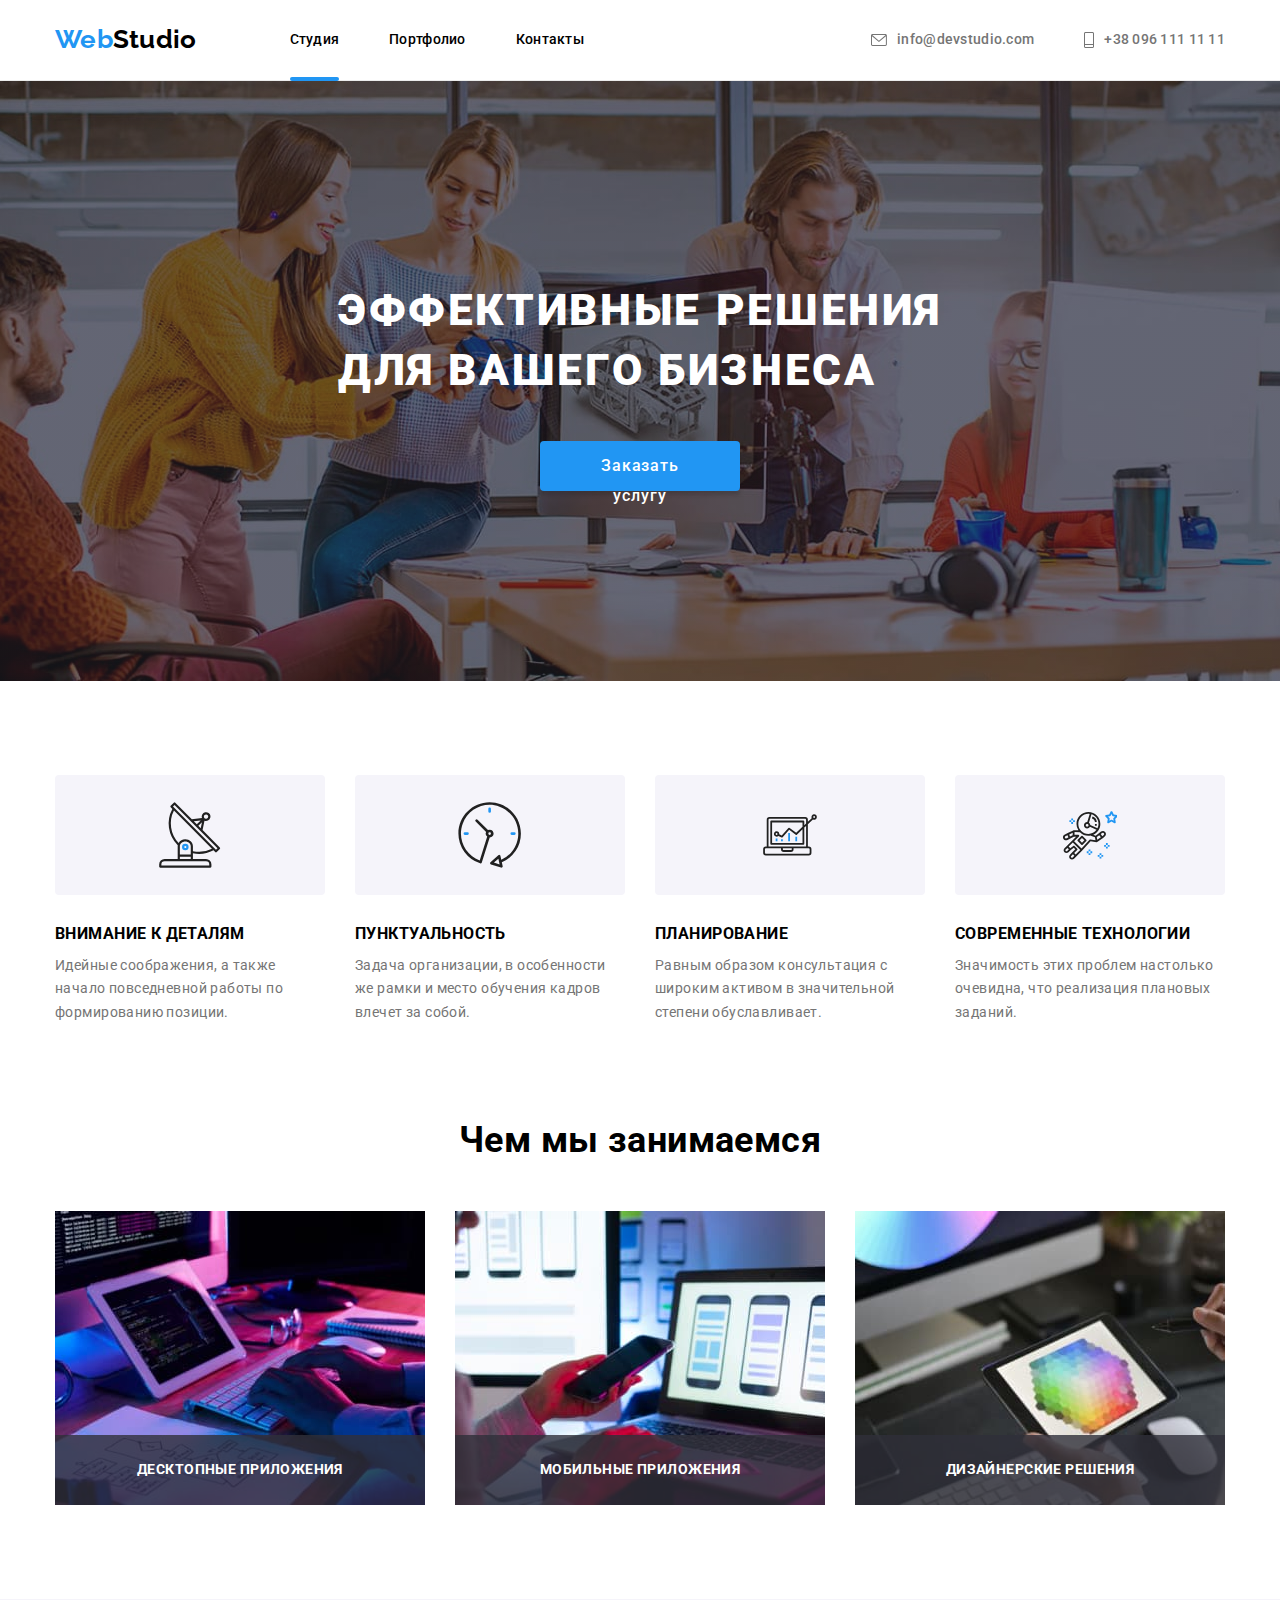
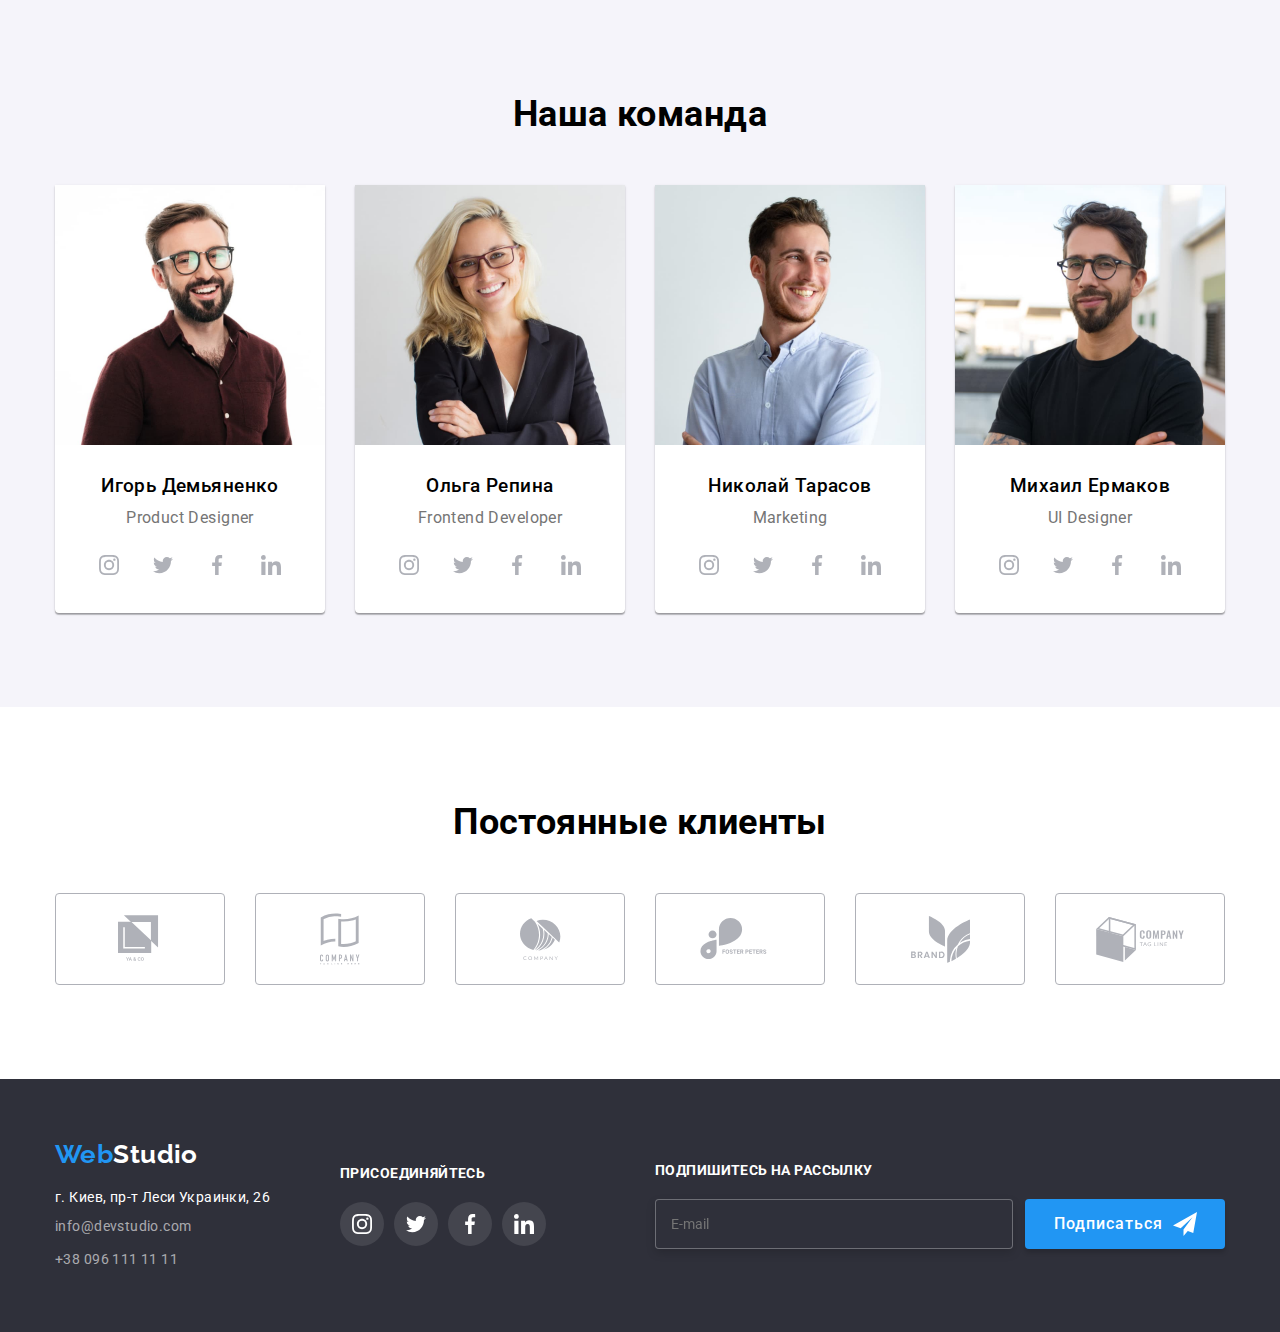
==== index.html @ 6f6e2e08 "header all" ====
<!DOCTYPE html>
<html lang="en">

<head>
    <meta charset="UTF-8">
    <meta name="viewport" content="width=device-width, initial-scale=1.0">
    <title>home-work-1</title>
    <link rel="stylesheet" href="https://cdnjs.cloudflare.com/ajax/libs/modern-normalize/1.0.0/modern-normalize.min.css">
    <link rel="stylesheet" href="css/main.min.css">
    <link rel="preconnect" href="https://fonts.gstatic.com">
    <link
        href="https://fonts.googleapis.com/css2?family=Raleway:wght@400;500;700;900&family=Roboto:wght@400;500;700;900&display=swap"
        rel="stylesheet">
        <link rel="stylesheet" href="https://cdnjs.cloudflare.com/ajax/libs/animate.css/4.1.1/animate.min.css" />
</head>

<body>

    <header class="navigation ">
    
        <div class="container ">
            <!-- Верхнее меню -->
    
            <!-- лого -->
            <a class="logo animate__pulse link" href="./index.html"><span class="logo_web">Web</span>Studio </a>
            <nav>
                <ul class=" menu-block list ">
                    <li class="menu-block_item"><a class="menu-block_link active-menu link" href="./portfolio.html">Студия</a></li>
                    <li class="menu-block_item"><a class="menu-block_link link" href="./portfolio.html">Портфолио</a></li>
                    <li class="menu-block_item"><a class="menu-block_link link" href="">Контакты</a></li>
                </ul>
            </nav>
    
            <!-- Contacts -->
            <ul class=" tel-block list">
                <li class="menu-block_item"><a class="tel-block_link link" href="mailto:info@devstudio.com">
                        <svg class="contact-icon" width="16" height="12">
                            <use href="./images/symbol-defs.svg#icon-mail"></use>
                        </svg> info@devstudio.com</a></li>
                <li class="menu-block_item"><a class="tel-block_link link" href="tel:+380961111111">
                        <svg class="contact-icon" width="10" height="16">
                            <use href="./images/symbol-defs.svg#icon-tel"></use>
                        </svg>
                        <span>+38 096 111 11 11</span> </a></li>
            </ul>
        </div>
    </header>

    <main>
        <!-- Секция контента -->
        <section class="banner">
            <div class="container">
                <div class="overlay">
            <h1>ЭФФЕКТИВНЫЕ РЕШЕНИЯ <br> ДЛЯ ВАШЕГО БИЗНЕСА</h1>
            <button class="main-button" data-modal-open>Заказать услугу</button>
            <!-- Баннер -->
           </div>
         </div>
        </section>

        <section class="advantages space-sections ">
            <div class="container">
            <h2 class="visually-hidden">Наши достоинства</h2>
          
            <ul class="list advantages-list">
                <li class="advantages-list__item ">
                        <div class="icon-thumb">
                            <svg width="65.32" height="70">
                                <use href="./images/symbol-defs.svg#icon-antenna"></use>
                            </svg>
                        </div>
                        <div class="advantages-list__description">
                    <h3>ВНИМАНИЕ К ДЕТАЛЯМ</h3>
                    <p> Идейные соображения, а также начало повседневной работы по формированию позиции.</p>
                </div>
                </li>

                <li class="advantages-list__item">
                    <div class="icon-thumb">
                        <svg width="65.32" height="70">
                            <use href="./images/symbol-defs.svg#icon-clock"></use>
                        </svg>
                    </div>
                    <div class="advantages-list__description">
                    <h3>ПУНКТУАЛЬНОСТЬ</h3>
                    <p> Задача организации, в особенности же рамки и место обучения кадров влечет за собой.</p>
                    </div>
                 </li>
                <li class="advantages-list__item">
                    <div class="icon-thumb">
                        <svg width="70" height="53.69">
                            <use href="./images/symbol-defs.svg#icon-diagram"></use>
                        </svg>
                    </div>
                    <div class="advantages-list__description">
                    <h3> ПЛАНИРОВАНИЕ</h3>
                    <p> Равным образом консультация с широким активом в значительной степени обуславливает.</p>
                    </div>  
                </li>
                <li class="advantages-list__item">
                    <div class="icon-thumb">
                        <svg width="54.83" height="60.66">
                            <use href="./images/symbol-defs.svg#icon-astronaut"></use>
                        </svg>
                    </div>
                    <div class="advantages-list__description">
                    <h3>СОВРЕМЕННЫЕ ТЕХНОЛОГИИ</h3>
                    <p>Значимость этих проблем настолько очевидна, что реализация плановых заданий.</p>
              </div>  
            </li>
            </ul>
        </div>
        </section>

        <section class="what-we-do">
            <div class="container ">
            <h2>Чем мы занимаемся</h2>
            <ul class="list img-examples">
                <li class="img-examples-item">
                    <div class="img-examples-thumb">
                        <img src="./images/cycl.jpg" alt="цыклы" width="370">
                   <p class="img-examples-text">ДЕСКТОПНЫЕ ПРИЛОЖЕНИЯ</p> 
                </div>
            </li>
                <li class="img-examples-item">
                    <div class="img-examples-thumb">
                        <img src="./images/device.jpg" alt="девайсы" width="370">
                        <p class="img-examples-text">МОБИЛЬНЫЕ ПРИЛОЖЕНИЯ</p>
                    </div>
                </li>
                <li class="img-examples-item">
                <div class="img-examples-thumb"> 
                    <img src="./images/color.jpg" alt="Цветная диаграмма" width="370">
                    <P class="img-examples-text">ДИЗАЙНЕРСКИЕ РЕШЕНИЯ</P>
                </div>
            </li>
            </ul>
        </div>
        </section>

        <section class="team space-sections">
            <div class="container">
            <h2>Наша команда</h2>
            <ul class="list team-list ">
                <li class="team-person">
                    <img src="images/product-designer.jpg" alt="красавчик1" width="270">
                    <div class="about-person">
                            <h3>Игорь Демьяненко</h3> <p>Product Designer</p> 
                    </div>
                       <ul class="list social-list">
                           <li class="social-list-item">
                               <a href="#" class="social-active-link" >
                                   <svg class="social-list-icon">
                                       <use href="./images/symbol-defs.svg#icon-instagram"></use>
                                   </svg>
                               </a>
                           </li>
                           <li class="social-list-item">
                               <a href="#" class="social-active-link">
                                   <svg class="social-list-icon">
                                       <use href="./images/symbol-defs.svg#icon-twitter"></use>
                                   </svg>
                               </a>
                           </li>
                           <li class="social-list-item">
                               <a href="#" class="social-active-link">
                                   <svg class="social-list-icon">
                                       <use href="./images/symbol-defs.svg#icon-facebook"></use>
                                   </svg>
                               </a>
                           </li>
                           <li class="social-list-item">
                               <a href="#" class="social-active-link">
                                   <svg class="social-list-icon">
                                       <use href="./images/symbol-defs.svg#icon-linkedin"></use>
                                   </svg>
                               </a>
                           </li>
                       </ul>
                             </li>
                <li class="team-person">
                        <img src="images/frontend-developer.jpg" alt="блондинка" width="270">
                        <div class="about-person">
                                                  <h3>Ольга Репина</h3> <p>Frontend Developer</p> 
                                    </div> 
                                    <ul class="social-list">
                                        <li class="social-list-item">
                                            <a href="#" class="social-active-link">
                                                
                                                <svg class="social-list-icon">
                                                    <use href="./images/symbol-defs.svg#icon-instagram"></use>
                                                </svg>
                                            </a>
                                        </li>
                                        <li class="social-list-item">
                                            <a href="#" class="social-active-link">
                                                
                                                <svg class="social-list-icon">
                                                    <use href="./images/symbol-defs.svg#icon-twitter"></use>
                                                </svg>
                                            </a>
                                        </li>
                                        <li class="social-list-item">
                                            <a href="#" class="social-active-link">
                                              
                                                <svg class="social-list-icon">
                                                    <use href="./images/symbol-defs.svg#icon-facebook"></use>
                                                </svg>
                                            </a>
                                        </li>
                                        <li class="social-list-item">
                                            <a href="#" class="social-active-link">
                                                
                                                <svg class="social-list-icon">
                                                    <use href="./images/symbol-defs.svg#icon-linkedin"></use>
                                                </svg>
                                            </a>
                                        </li>
                                    </ul>
                                </li>
                <li class="team-person">
                    <img src="images/marketing.jpg" alt="красавчик2" width="270">
                    <div class="about-person">
                            <h3>Николай Тарасов</h3> <p>Marketing</p> 
               </div> 
            <ul class="social-list">
                <li class="social-list-item">
                    <a href="#" class="social-active-link">
                        
                        <svg class="social-list-icon">
                            <use href="./images/symbol-defs.svg#icon-instagram"></use>
                        </svg>
                    </a>
                </li>
                <li class="social-list-item">
                    <a href="#" class="social-active-link">
                        
                        <svg class="social-list-icon">
                            <use href="./images/symbol-defs.svg#icon-twitter"></use>
                        </svg>

                    </a>
                </li>
                <li class="social-list-item">
                    <a href="#" class="social-active-link">
            
                        <svg class="social-list-icon">
                            <use href="./images/symbol-defs.svg#icon-facebook"></use>
                        </svg>
                    </a>
                </li>
                <li class="social-list-item">
                    <a href="#" class="social-active-link">
                    
                        <svg class="social-list-icon">
                            <use href="./images/symbol-defs.svg#icon-linkedin"></use>
                        </svg>
                    </a>
                </li>
            </ul>
            </li >
                <li class="team-person">
                     <img src="images/ui-designer.jpg" alt="красавчик3" width="270">
                    <div class="about-person">
                                                    <h3>Михаил Ермаков</h3><p>UI Designer</p> 
                                  </div> 
                                <ul class="social-list">
                                    <li class="social-list-item">
                                        <a href="#" class="social-active-link">
                                        
                                            <svg class="social-list-icon" width='20' height='20'> 
                                                <use href="./images/symbol-defs.svg#icon-instagram"></use>
                                            </svg>
                                        </a>
                                    </li>
                                    <li class="social-list-item">
                                        <a href="#" class="social-active-link">
                                            
                                            <svg class="social-list-icon">
                                                <use href="./images/symbol-defs.svg#icon-twitter"></use>
                                            </svg>
                                        </a>
                                    </li>
                                    <li class="social-list-item">
                                        <a href="#" class="social-active-link">
                                         
                                            <svg class="social-list-icon">
                                                <use href="./images/symbol-defs.svg#icon-facebook"></use>
                                            </svg>
                                        </a>
                                    </li>
                                    <li class="social-list-item">
                                        <a href="#" class="social-active-link">
                                           
                                            <svg class="social-list-icon">
                                                <use href="./images/symbol-defs.svg#icon-linkedin"></use>
                                            </svg>
                                        </a>
                                    </li>
                                </ul>
                                 </li>
            </ul>
        </div>
        </section>
        <section class="regular-customers space-sections">
            <div class="container">
                <h2>Постоянные клиенты</h2>
                <ul class="list regular-customer-list">
                    <li class="regular-customer-item">
                        <a href="" class="customer-icon-thumb" >
                        <svg class="regular-customer-icon" width='44.27' height='49.23'>
                            <use href="./images/symbol-defs.svg#icon-client-1"  ></use>
                        </svg></a>
                    </li>
                    <li class="regular-customer-item">
                        <a href="" class="customer-icon-thumb" >
                        <svg class="regular-customer-icon" width='40' height='52'>
                            <use href="./images/symbol-defs.svg#icon-client-2"></use>
                        </svg> </a>
                    </li>
                    <li class="regular-customer-item">
                        <a href="" class="customer-icon-thumb" >
                        <svg class="regular-customer-icon" width='41' height='42.6'>
                            <use href="./images/symbol-defs.svg#icon-client-3"></use>
                        </svg></a>
                    </li>
                    <li class="regular-customer-item">
                        <a href="" class="customer-icon-thumb">
                        <svg class="regular-customer-icon" width='79.66' height='42.02'>
                            <use href="./images/symbol-defs.svg#icon-client-4" ></use>
                        </svg></a>
                    </li>
                    <li class="regular-customer-item">
                        <a href="" class="customer-icon-thumb">
                        <svg class="regular-customer-icon" width='59' height='47'>
                            <use href="./images/symbol-defs.svg#icon-client-5"></use>
                        </svg></a>
                    </li>
                    <li class="regular-customer-item">
                        <a href="" class="customer-icon-thumb">
                        <svg class="regular-customer-icon" width='88.48' height='45.44' >
                            <use href="./images/symbol-defs.svg#icon-client-6" ></use>
                        </svg></a>
                    </li>
                </ul>
            </div>

        </section>
    </main>
    <footer class="footer">
        <section class="between-block">
        <div class="container">
<div class="address-block">
    <a class="logo logo--in--dark link" href="./index.html" ><span class="logo_web">Web</span>Studio</a>
        <address>    
        <ul class="list ">
            <li class="address-block_item" ><a class="accent--color--link link" href="https://goo.gl/maps/1f1QQt4f7jHyv9yu5" target="_blank" >г. Киев, пр-т Леси Украинки, 26</a></li>
            <li class="address-block_item"><a class="address-block_link link" href="mailto:info@devstudio.com">info@devstudio.com</a></li>
            <li class="address-block_item"><a class="address-block_link link" href="tel:+380961111111">+38 096 111 11 11</a></li>
        </ul>
        </address>
    </div>
        <div class="soc-contact">
            <p class="heading-dark-fon">ПРИСОЕДИНЯЙТЕСЬ</p>
    <ul class="list social-contacts-list">
        <li class="social-contacts-item">
            <a href="#" class="social-cont-link">
                <svg class="social-contacts-icon">
                    <use href="./images/symbol-defs.svg#icon-instagram" width='20' height='20'></use>
                </svg>
            </a>
        </li>
        <li class="social-contacts-item">
            <a href="#" class="social-cont-link">
                <svg class="social-contacts-icon">
                    <use href="./images/symbol-defs.svg#icon-twitter" width='20' height='20'></use>
                </svg>
            </a>
        </li>
        <li class="social-contacts-item">
            <a href="#" class="social-cont-link">
                <svg class="social-contacts-icon">
                    <use href="./images/symbol-defs.svg#icon-facebook" width='20' height='20'></use>
                </svg>
            </a>
        </li>
        <li class="social-contacts-item">
            <a href="#" class="social-cont-link">
                <svg class="social-contacts-icon">
                    <use href="./images/symbol-defs.svg#icon-linkedin" width='20' height='20'></use>
                </svg>
            </a>
        </li>
    </ul>
</div>
<div class="subscribe">
    <p class="heading-dark-fon">Подпишитесь на рассылку</p>
    <form action="#" class="subscribe-form">
        <input name="user-email" type="email"  class="subscribe-input" placeholder="E-mail">
        <button class="main-button" type="submit">Подписаться
            <svg class="icon-send" width="24" height="24">
                <use href="./images/symbol-defs.svg#icon-send"></use>
            </svg>
        </button>
    </form>
</div>
    </div>
</section>
    </footer>
        <!-- Модальное окно  is-hidden-->
        
        <div class="backdrop is-hidden" data-modal>
            <div class="modal">
                <button class="modal-close-btn" data-modal-close>
                    <svg class="close">
                        <use href="./images/symbol-defs.svg#icon-close-black"></use>
                    </svg>
                </button>

                <form action="#" class="custom-information">
                   <p> Оставьте свои данные, мы вам перезвоним</p>

                            <label class="user-info"> Имя
                                <span class="user-info-input">
                                <input name="name" type="text" class="custom-input"  required minlength="3">
                        <svg class="icon-form">
                            <use href="./images/symbol-defs.svg#icon-person-black" ></use>
                        </svg> 
                    </span>
                    </label>
                  
                        <label class="user-info">Телефон
                            <span class="user-info-input">
                            <input name="tel" type="tel" class="custom-input"  required>
                        <svg class="icon-form">
                            <use href="./images/symbol-defs.svg#icon-phone-black" ></use>
                        </svg>
                        </span>
                        </label>

                    <label class="user-info">Почта
                        <span class="user-info-input">
                        <input name="user-email" type="email" class="custom-input"  required>
                        <svg class="icon-form">
                            <use href="./images/symbol-defs.svg#icon-email" ></use>
                        </svg>
                    </span>
                </label>
                <label class="user-info">
                Комментарий
                    <textarea name="comment" class="custom-input user-massage" placeholder="Введите сообщение"></textarea> 
                            </label>        

               <input id="user-agree" name="user-agree" class="user-agree-check visually-hidden" type="checkbox" value="agree">
                    <label for="user-agree" class="user-agree"> Соглашаюсь с рассылкой и принимаю  <a href="#">Условия договора</a>
                </label> 
                    

                    <button class="main-button" type="submit"> Отправить </button>
                </form>
        
            </div>
        </div>
<script src="./js/modal.js"></script>
</body>


</html>
---- css/main.min.css ----
h1,h2,h3,p{margin:0}ul{padding:0;margin:0}.list{list-style:none}.link{text-decoration:none;font-style:normal}img{display:block;max-width:100%}body{font-family:"Roboto", sans-serif;font-weight:400;font-size:14px;line-height:1.14;letter-spacing:0.03em}.container{width:1200px;margin:0px auto;padding-left:15px;padding-right:15px}:root{--primary-text-color: #757575;--title-text-color: #000000;--hover-text-color: #2196f3;--accent-text-color: #ffffff;--bgc-icon: #f5f4fa;--fill-icon: #afb1b8;--big-space: 94px;--betw-space: 30px;--menu-space: 32px;--transition-menu: color 250ms cubic-bezier(0.4, 0, 0.2, 1);--dark-icon: #212121;--footer-bgc: #2f303a}.space-sections{padding-top:var(--big-space);padding-bottom:var(--big-space)}.between-block{padding-top:60px;padding-bottom:60px}.accent--color--link,.accent--color--link:visited{color:var(--accent-text-color)}.visually-hidden{position:absolute;clip:rect(0 0 0 0);width:1px;height:1px;margin:-1px}.overlay{display:flex;flex-direction:column;align-items:center}.overlay button{margin-top:40px;padding-left:var(--menu-space);padding-right:var(--menu-space)}.main-button{width:200px;height:50px;background-color:var(--hover-text-color);color:var(--accent-text-color);font-size:16px;line-height:1.88;font-weight:500;letter-spacing:0.06em;cursor:pointer;border-radius:4px;border:none;padding-top:10px;padding-bottom:10px;box-shadow:0px 4px 4px rgba(0,0,0,0.15)}.social-contacts-list{display:flex;justify-content:center;align-items:center;padding-top:20px}.social-contacts-item{width:44px}.social-cont-link{display:flex;align-items:center;justify-content:center;width:100%;height:44px;background-color:rgba(255,255,255,0.1);border-radius:50%;transition:background-color 250ms cubic-bezier(0.4, 0, 0.2, 1)}.social-contacts-icon{width:20px;height:20px;fill:var(--accent-text-color)}.social-cont-link:hover,.social-contacts-icon:hover,.social-cont-link:focus,.social-contacts-icon:focus{fill:var(--accent-text-color);background-color:var(--hover-text-color)}.social-contacts-item:not(:last-child){margin-right:10px}.social-list{display:flex;justify-content:center;padding-top:16px}.social-list-item{display:flex;align-items:center;justify-content:center;border-radius:50%}.social-list-item:not(:last-child){margin-right:10px}.social-active-link{display:flex;align-items:center;justify-content:center;height:44px;width:44px;border-radius:50%;transition:background-color 250ms cubic-bezier(0.4, 0, 0.2, 1)}.social-list-icon{width:20px;height:20px;fill:var(--fill-icon);transition:fill 250ms cubic-bezier(0.4, 0, 0.2, 1)}.social-active-link:hover,.social-active-link:focus,.social-active-link:hover>svg,.social-active-link:focus>svg{fill:var(--accent-text-color);background-color:var(--hover-text-color)}.logo_web{color:var(--hover-text-color)}.logo,.logo:visited{font-family:"Raleway", sans-serif;font-style:normal;font-weight:700;color:var(--title-text-color);font-size:26px;line-height:1.19;padding-top:24px;padding-bottom:25px;margin-right:93px;animation-duration:250ms}.logo--in--dark{color:var(--accent-text-color);margin:0px;padding:0px}.subscribe{margin-left:auto}.subscribe-form{display:flex;margin-top:20px}.subscribe-input{display:block;width:358px;height:50px;padding-left:15px;background-color:var(--footer-bgc);border:1px solid rgba(255,255,255,0.3);box-sizing:border-box;filter:drop-shadow(0px 4px 4px rgba(0,0,0,0.15));border-radius:4px;color:var(--accent-text-color)}.subscribe button{display:flex;align-items:center;padding-left:29px;margin-left:12px}.icon-send{margin-left:10px;fill:var(--accent-text-color)}.heading-dark-fon{color:var(--accent-text-color);line-height:1.17;letter-spacing:0.03em;font-weight:700;text-transform:uppercase}h1{color:var(--accent-text-color);font-weight:900;font-size:44px;line-height:1.36;letter-spacing:0.06em}h2{font-size:36px;line-height:1.17;font-weight:700;color:var(--title-text-color);text-align:center;padding-bottom:50px}.advantages h3{padding-bottom:10px}.team h3{color:var(--title-text-color);font-weight:500;padding-bottom:10px}.backdrop{position:fixed;top:0;left:0;width:100%;height:100%;background-color:rgba(0,0,0,0.2)}.modal{position:absolute;top:50%;left:50%;transform:translate(-50%, -50%);width:528px;height:581px;padding:40px 39px 40px 41px;background-color:var(--accent-text-color);box-shadow:0px 1px 3px rgba(0,0,0,0.12),0px 1px 1px rgba(0,0,0,0.14),0px 2px 1px rgba(0,0,0,0.2);border-radius:4px}.backdrop.is-hidden{opacity:0;visibility:hidden;pointer-events:none;transition:all 250ms cubic-bezier(0.4, 0, 0.2, 1)}.modal-close-btn{display:flex;position:absolute;align-items:center;justify-content:center;right:8px;top:8px;width:30px;height:30px;background-color:var(--accent-text-color);border:1px solid rgba(0,0,0,0.1);border-radius:50%;outline:none;cursor:pointer;transition:fill 250ms cubic-bezier(0.4, 0, 0.2, 1) 0s}.close{height:18px;width:18px}.modal-close-btn:focus>svg,.modal-close-btn:hover>svg{fill:var(--hover-text-color)}.custom-information{display:flex;flex-direction:column;justify-content:center;width:100%;margin:0px auto;font-size:12px;line-height:1.17;color:var(--primary-text-color)}.custom-information p{font-size:20px;font-weight:500;line-height:1.17;color:var(--dark-icon)}.custom-information button{margin-top:30px;align-self:center}.user-info{margin-top:12px}.user-info-input{position:relative;display:block;margin-top:4px}.custom-input{width:100%;height:40px;padding-left:42px;border:1px solid rgba(33,33,33,0.2);border-radius:4px;transition:border 250ms cubic-bezier(0.4, 0, 0.2, 1)}.icon-form{position:absolute;top:50%;left:12px;transform:translateY(-50%);width:18px;height:18px;fill:var(--dark-icon);transition:fill 250ms cubic-bezier(0.4, 0, 0.2, 1)}.custom-input:focus{border:1px solid var(--hover-text-color);outline:none}.custom-input:focus+.icon-form{fill:var(--hover-text-color)}.user-massage{display:block;margin-top:4px;padding:12px 16px;resize:none;width:448px;height:120px;line-height:1.17}.user-massage::placeholder{color:rgba(117,117,117,0.5)}.user-agree{display:flex;align-items:center;position:relative;margin-top:20px;padding-left:27px}.user-agree a{color:var(--hover-text-color)}.user-agree-check:checked+.user-agree::before{background:var(--hover-text-color);background-image:url("../images/vector.svg");background-size:11px 8px;background-repeat:no-repeat;background-position:center;background-origin:border-box;outline:none;border:none;fill:var(--accent-text-color);transition:all 250ms cubic-bezier(0.4, 0, 0.2, 1)}.user-agree-check:focus+.user-agree::before{outline:1px solid var(--hover-text-color);border:none;transition:all 250ms cubic-bezier(0.4, 0, 0.2, 1)}.user-agree::before{content:"";position:absolute;display:inline-block;top:50%;left:3px;transform:translateY(-50%);margin-right:20px;width:16px;height:15px;border:1px solid var(--dark-icon);border-radius:2px;background-color:var(--accent-text-color);fill:var(--accent-text-color)}.navigation{text-align:center;font-weight:500;letter-spacing:0.02em;border-bottom:1px solid #ececec}.navigation .container{display:flex;align-items:center}.menu-block{display:flex}.menu-block_item{position:relative}.menu-block_item:not(:last-child){margin-right:50px}.menu-block_link{display:block;padding-top:var(--menu-space);padding-bottom:var(--menu-space);transition:var(--transition-menu)}.menu-block_link,.menu-block_link:visited{color:var(--title-text-color);text-decoration:none}.menu-block_link:hover,.menu-block_link:focus{color:var(--hover-text-color);outline:none}.tel-block{display:flex;margin-left:auto}.tel-block_link{display:flex;align-items:center;padding-top:var(--menu-space);padding-bottom:var(--menu-space)}.tel-block_link,.tel-block_link:visited{color:var(--primary-text-color);transition:var(--transition-menu)}.tel-block_link:hover,.tel-block_link:focus,.tel-block_link:hover>svg,.tel-block_link:focus>svg{fill:var(--hover-text-color);color:var(--hover-text-color);outline:none}.contact-icon{margin-right:10px;fill:var(--primary-text-color)}.active-menu:after{content:"";display:block;position:absolute;left:0;bottom:0;width:100%;height:4px;border-radius:2px;background-color:var(--hover-text-color);outline:var(--hover-text-color);margin-bottom:-1px}.banner{max-width:1600px;height:600px;margin:0px auto;padding:200px 0px 280px 0px;background:#2f303a;background-image:linear-gradient(rgba(47,48,58,0.4), rgba(47,48,58,0.4)),url("../images/hero.jpg");background-repeat:no-repeat;background-size:cover;background-position:center}.advantages-list{display:flex}.advantages-list__item{display:flex;flex-direction:column;max-width:270px}.icon-thumb{display:flex;align-items:center;justify-content:center;width:100%;height:120px;background-color:var(--bgc-icon);border-radius:4px}.advantages-list__description{padding-top:var(--betw-space)}.advantages p{color:var(--primary-text-color);line-height:1.7}.advantages-list__item:not(:last-child){margin-right:var(--betw-space)}.what-we-do{padding-bottom:var(--big-space)}.img-examples{display:flex;align-items:center}.img-examples-item:not(:last-child){margin-right:var(--betw-space)}.img-examples-thumb{position:relative}.img-examples-text{display:flex;height:70px;width:100%;align-items:center;justify-content:center;position:absolute;bottom:0%;left:0%;background-color:rgba(47,48,58,0.8);font-weight:700;color:var(--accent-text-color)}.team{background-color:#f5f4fa;color:var(--primary-text-color);font-size:16px;line-height:1.19}.team-list{display:flex;height:428px}.team-person{padding-bottom:var(--betw-space);background-color:var(--accent-text-color);border-radius:0px 0px 4px 4px;box-shadow:0px 1px 3px rgba(0,0,0,0.12),0px 1px 1px rgba(0,0,0,0.14),0px 2px 1px rgba(0,0,0,0.2)}.team-person:not(:last-child){margin-right:var(--betw-space)}.about-person{display:flex;flex-direction:column;align-items:center;padding-top:var(--betw-space)}.regular-customer-list{display:flex}.regular-customer-item{display:flex;width:170px;border:1px solid var(--fill-icon);border-radius:4px}.regular-customer-item:not(:last-child){margin-right:var(--betw-space)}.customer-icon-thumb{display:flex;align-items:center;justify-content:center;width:100%;height:90px;transition:var(--transition-menu)}.regular-customer-icon{fill:var(--fill-icon);transition:fill 250ms cubic-bezier(0.4, 0, 0.2, 1)}.customer-icon-thumb:hover>svg,.customer-icon-thumb:focus>svg{fill:var(--hover-text-color)}.regular-customer-item:hover,.customer-icon-thumb:focus{border:1px solid var(--hover-text-color);outline:none}.footer{background:var(--footer-bgc)}.footer .container{display:flex;align-items:center}.footer .logo{color:var(--accent-text-color);margin:0px;padding:0px}.footer address{padding-top:20px}.address-block{padding-right:70px}.address-block_item:not(:last-child){padding:0px;margin-bottom:9px}.address-block_link{line-height:1.7;color:rgba(255,255,255,0.6)}
/*# sourceMappingURL=main.min.css.map */
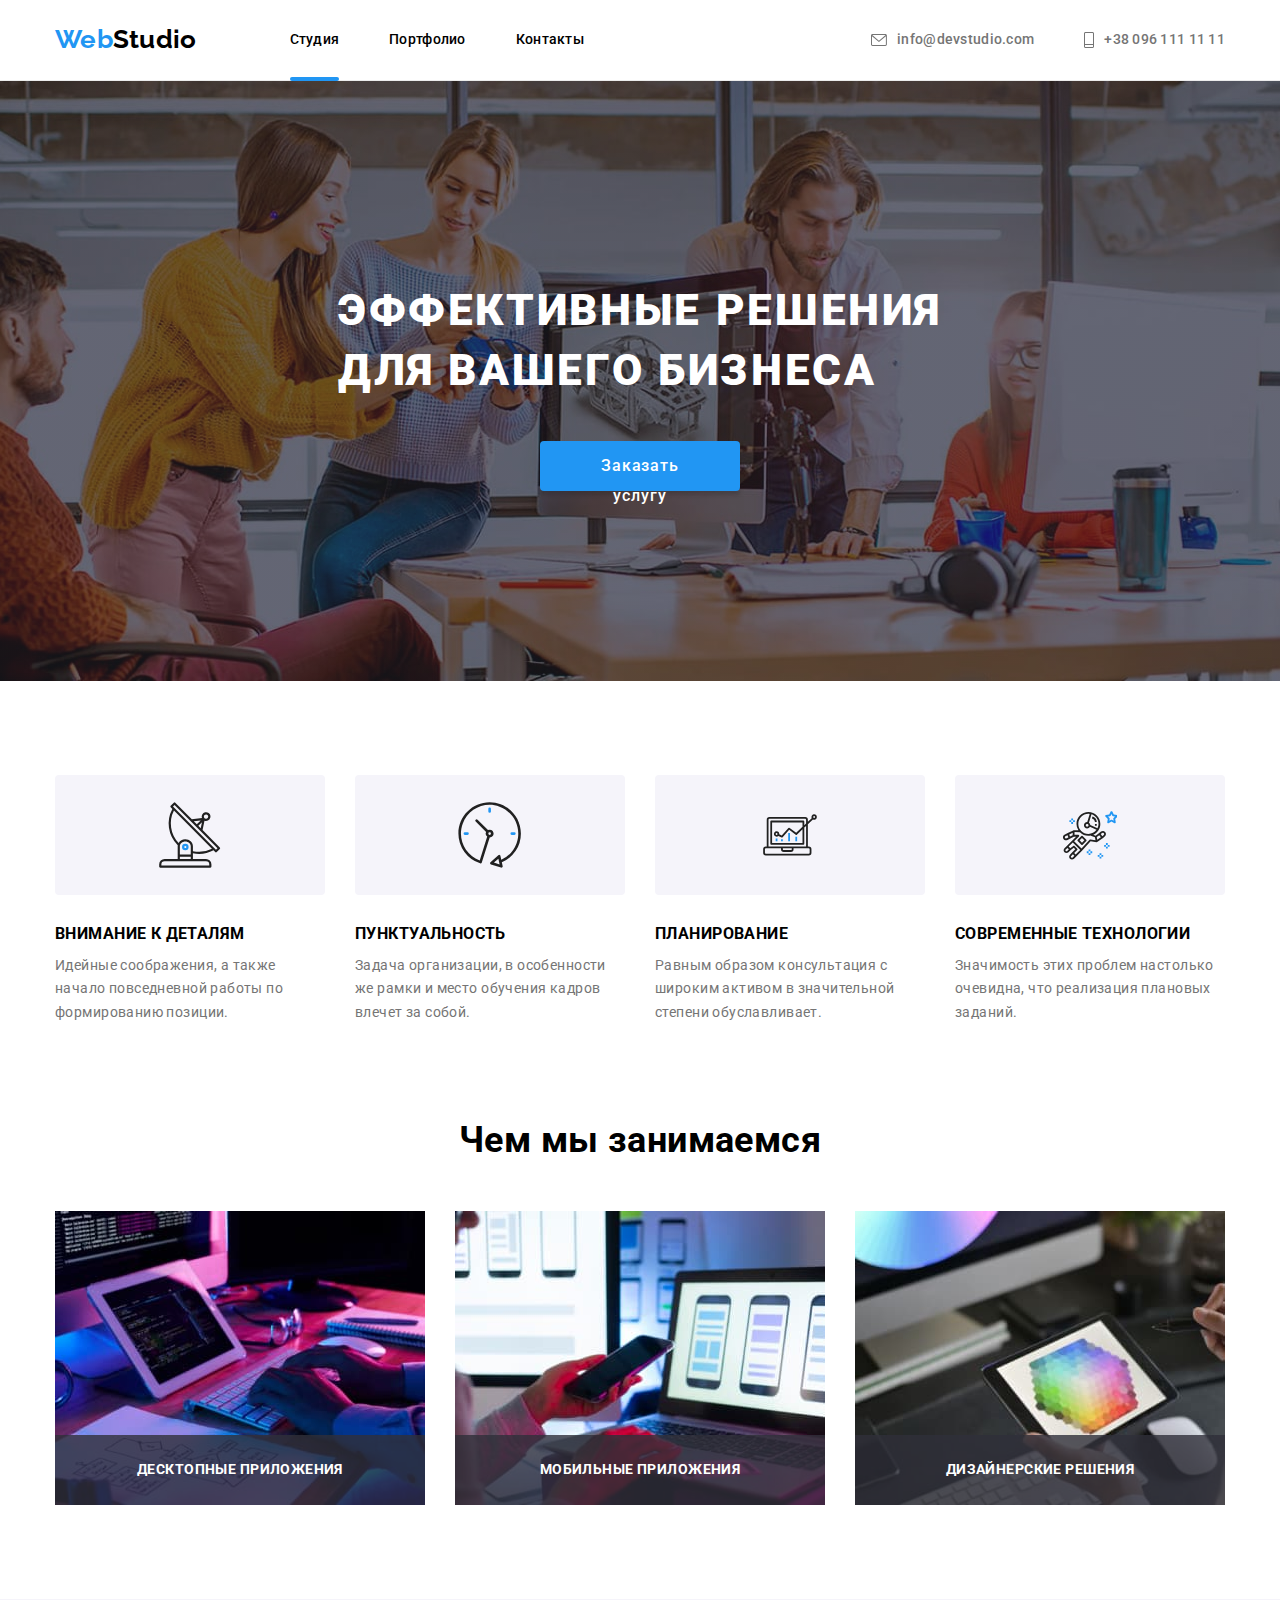
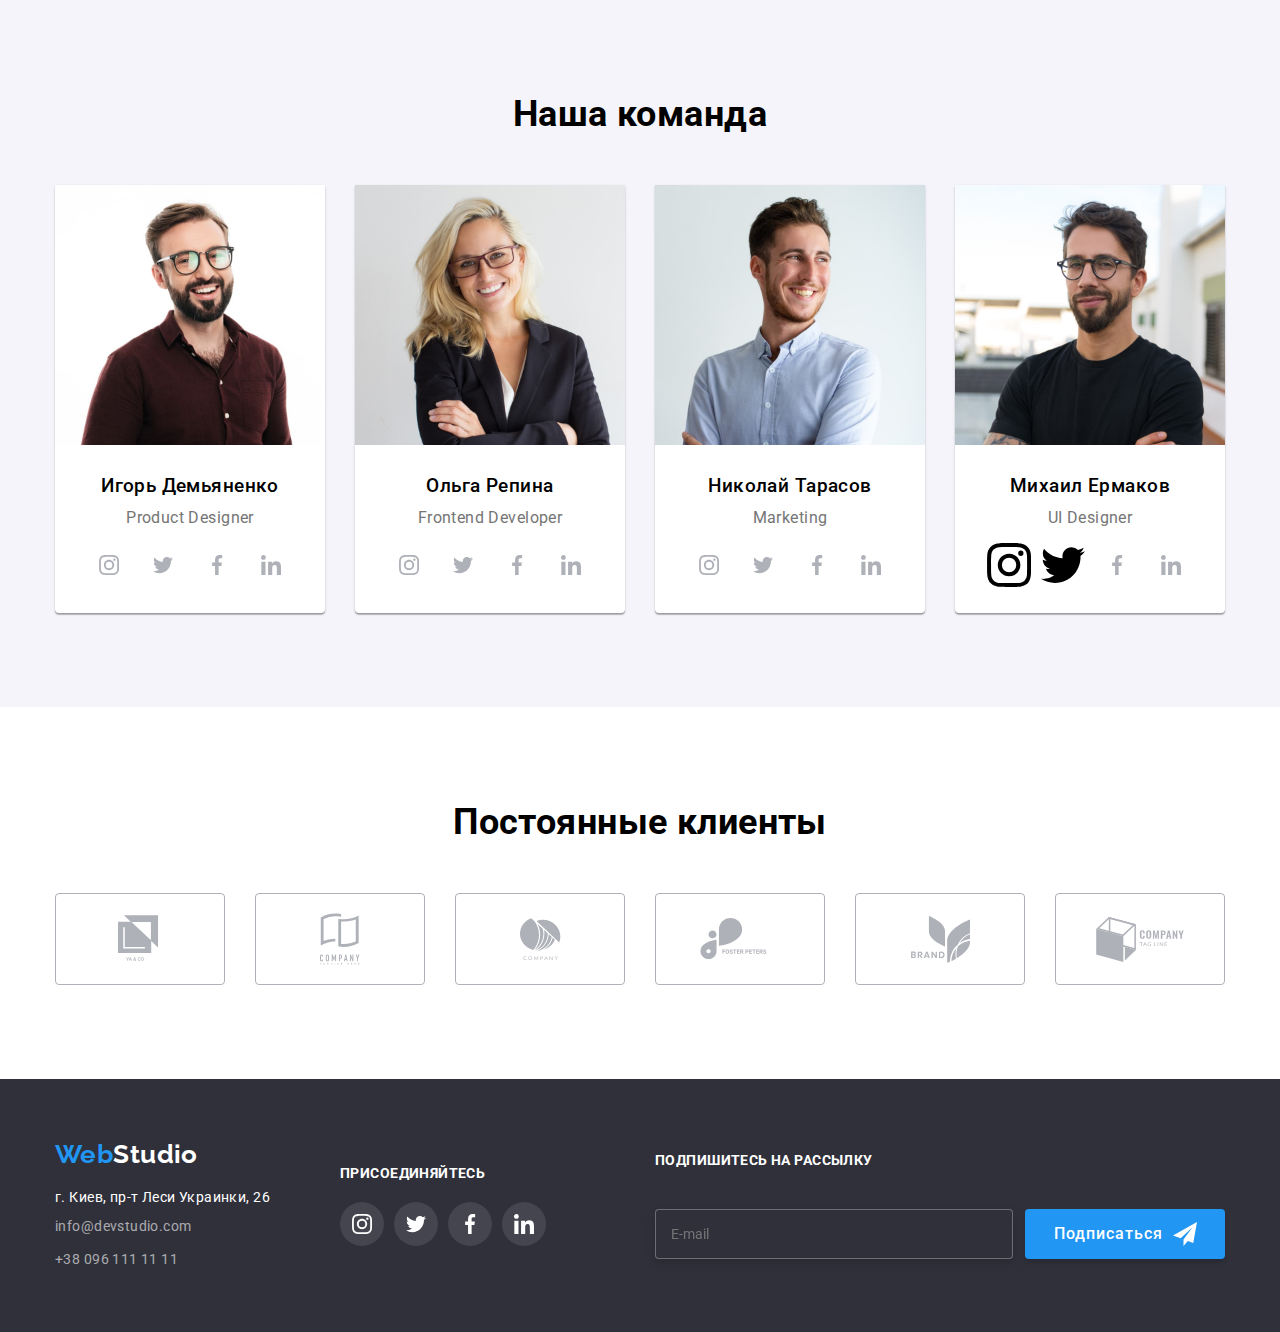
==== commit 3750d976: "social part 1" ====
--- a/index.html
+++ b/index.html
@@ -116,22 +116,22 @@
             <div class="container ">
             <h2>Чем мы занимаемся</h2>
             <ul class="list img-examples">
-                <li class="img-examples-item">
-                    <div class="img-examples-thumb">
+                <li class="img-examples__item">
+                    <div class="img-examples__thumb">
                         <img src="./images/cycl.jpg" alt="цыклы" width="370">
-                   <p class="img-examples-text">ДЕСКТОПНЫЕ ПРИЛОЖЕНИЯ</p> 
+                   <p class="img-examples__text">ДЕСКТОПНЫЕ ПРИЛОЖЕНИЯ</p> 
                 </div>
             </li>
-                <li class="img-examples-item">
-                    <div class="img-examples-thumb">
+                <li class="img-examples__item">
+                    <div class="img-examples__thumb">
                         <img src="./images/device.jpg" alt="девайсы" width="370">
-                        <p class="img-examples-text">МОБИЛЬНЫЕ ПРИЛОЖЕНИЯ</p>
-                    </div>
-                </li>
-                <li class="img-examples-item">
-                <div class="img-examples-thumb"> 
+                        <p class="img-examples__text">МОБИЛЬНЫЕ ПРИЛОЖЕНИЯ</p>
+                    </div>
+                </li>
+                <li class="img-examples__item">
+                <div class="img-examples__thumb"> 
                     <img src="./images/color.jpg" alt="Цветная диаграмма" width="370">
-                    <P class="img-examples-text">ДИЗАЙНЕРСКИЕ РЕШЕНИЯ</P>
+                    <P class="img-examples__text">ДИЗАЙНЕРСКИЕ РЕШЕНИЯ</P>
                 </div>
             </li>
             </ul>
@@ -141,158 +141,158 @@
         <section class="team space-sections">
             <div class="container">
             <h2>Наша команда</h2>
-            <ul class="list team-list ">
-                <li class="team-person">
+            <ul class="list team__list ">
+                <li class="team__person">
                     <img src="images/product-designer.jpg" alt="красавчик1" width="270">
-                    <div class="about-person">
+                    <div class="team__about-person">
                             <h3>Игорь Демьяненко</h3> <p>Product Designer</p> 
                     </div>
                        <ul class="list social-list">
-                           <li class="social-list-item">
-                               <a href="#" class="social-active-link" >
-                                   <svg class="social-list-icon">
+                           <li class="social-list__item">
+                               <a href="#" class="social-list__link" >
+                                   <svg class="social-list__icon">
                                        <use href="./images/symbol-defs.svg#icon-instagram"></use>
                                    </svg>
                                </a>
                            </li>
-                           <li class="social-list-item">
-                               <a href="#" class="social-active-link">
-                                   <svg class="social-list-icon">
+                           <li class="social-list__item">
+                               <a href="#" class="social-list__link">
+                                   <svg class="social-list__icon">
                                        <use href="./images/symbol-defs.svg#icon-twitter"></use>
                                    </svg>
                                </a>
                            </li>
-                           <li class="social-list-item">
-                               <a href="#" class="social-active-link">
-                                   <svg class="social-list-icon">
+                           <li class="social-list__item">
+                               <a href="#" class="social-list__link">
+                                   <svg class="social-list__icon">
                                        <use href="./images/symbol-defs.svg#icon-facebook"></use>
                                    </svg>
                                </a>
                            </li>
-                           <li class="social-list-item">
-                               <a href="#" class="social-active-link">
-                                   <svg class="social-list-icon">
+                           <li class="social-list__item">
+                               <a href="#" class="social-list__link">
+                                   <svg class="social-list__icon">
                                        <use href="./images/symbol-defs.svg#icon-linkedin"></use>
                                    </svg>
                                </a>
                            </li>
                        </ul>
                              </li>
-                <li class="team-person">
+                <li class="team__person">
                         <img src="images/frontend-developer.jpg" alt="блондинка" width="270">
-                        <div class="about-person">
+                        <div class="team__about-person">
                                                   <h3>Ольга Репина</h3> <p>Frontend Developer</p> 
                                     </div> 
                                     <ul class="social-list">
-                                        <li class="social-list-item">
-                                            <a href="#" class="social-active-link">
+                                        <li class="social-list__item">
+                                            <a href="#" class="social-list__link">
                                                 
-                                                <svg class="social-list-icon">
+                                                <svg class="social-list__icon">
                                                     <use href="./images/symbol-defs.svg#icon-instagram"></use>
                                                 </svg>
                                             </a>
                                         </li>
-                                        <li class="social-list-item">
-                                            <a href="#" class="social-active-link">
+                                        <li class="social-list__item">
+                                            <a href="#" class="social-list__link">
                                                 
-                                                <svg class="social-list-icon">
+                                                <svg class="social-list__icon">
                                                     <use href="./images/symbol-defs.svg#icon-twitter"></use>
                                                 </svg>
                                             </a>
                                         </li>
-                                        <li class="social-list-item">
-                                            <a href="#" class="social-active-link">
+                                        <li class="social-list__item">
+                                            <a href="#" class="social-list__link">
                                               
-                                                <svg class="social-list-icon">
+                                                <svg class="social-list__icon">
                                                     <use href="./images/symbol-defs.svg#icon-facebook"></use>
                                                 </svg>
                                             </a>
                                         </li>
-                                        <li class="social-list-item">
-                                            <a href="#" class="social-active-link">
+                                        <li class="social-list__item">
+                                            <a href="#" class="social-list__link">
                                                 
-                                                <svg class="social-list-icon">
+                                                <svg class="social-list__icon">
                                                     <use href="./images/symbol-defs.svg#icon-linkedin"></use>
                                                 </svg>
                                             </a>
                                         </li>
                                     </ul>
                                 </li>
-                <li class="team-person">
+                <li class="team__person">
                     <img src="images/marketing.jpg" alt="красавчик2" width="270">
-                    <div class="about-person">
+                    <div class="team__about-person">
                             <h3>Николай Тарасов</h3> <p>Marketing</p> 
                </div> 
             <ul class="social-list">
-                <li class="social-list-item">
-                    <a href="#" class="social-active-link">
+                <li class="social-list__item">
+                    <a href="#" class="social-list__link">
                         
-                        <svg class="social-list-icon">
+                        <svg class="social-list__icon">
                             <use href="./images/symbol-defs.svg#icon-instagram"></use>
                         </svg>
                     </a>
                 </li>
-                <li class="social-list-item">
-                    <a href="#" class="social-active-link">
+                <li class="social-list__item">
+                    <a href="#" class="social-list__link">
                         
-                        <svg class="social-list-icon">
+                        <svg class="social-list__icon">
                             <use href="./images/symbol-defs.svg#icon-twitter"></use>
                         </svg>
 
                     </a>
                 </li>
-                <li class="social-list-item">
-                    <a href="#" class="social-active-link">
+                <li class="social-list__item">
+                    <a href="#" class="social-list__link">
             
-                        <svg class="social-list-icon">
+                        <svg class="social-list__icon">
                             <use href="./images/symbol-defs.svg#icon-facebook"></use>
                         </svg>
                     </a>
                 </li>
-                <li class="social-list-item">
-                    <a href="#" class="social-active-link">
+                <li class="social-list__item">
+                    <a href="#" class="social-list__link">
                     
-                        <svg class="social-list-icon">
+                        <svg class="social-list__icon">
                             <use href="./images/symbol-defs.svg#icon-linkedin"></use>
                         </svg>
                     </a>
                 </li>
             </ul>
             </li >
-                <li class="team-person">
+                <li class="team__person">
                      <img src="images/ui-designer.jpg" alt="красавчик3" width="270">
-                    <div class="about-person">
+                    <div class="team__about-person">
                                                     <h3>Михаил Ермаков</h3><p>UI Designer</p> 
                                   </div> 
                                 <ul class="social-list">
-                                    <li class="social-list-item">
-                                        <a href="#" class="social-active-link">
+                                    <li class="social-list__item">
+                                        <a href="#" class="social-list__link">
                                         
-                                            <svg class="social-list-icon" width='20' height='20'> 
+                                            <svg class=".social-list__icon"> 
                                                 <use href="./images/symbol-defs.svg#icon-instagram"></use>
                                             </svg>
                                         </a>
                                     </li>
-                                    <li class="social-list-item">
-                                        <a href="#" class="social-active-link">
+                                    <li class="social-list__item">
+                                        <a href="#" class="social-list__link">
                                             
-                                            <svg class="social-list-icon">
+                                            <svg class=".social-list__icon">
                                                 <use href="./images/symbol-defs.svg#icon-twitter"></use>
                                             </svg>
                                         </a>
                                     </li>
-                                    <li class="social-list-item">
-                                        <a href="#" class="social-active-link">
+                                    <li class="social-list__item">
+                                        <a href="#" class="social-list__link">
                                          
-                                            <svg class="social-list-icon">
+                                            <svg class="social-list__icon">
                                                 <use href="./images/symbol-defs.svg#icon-facebook"></use>
                                             </svg>
                                         </a>
                                     </li>
-                                    <li class="social-list-item">
-                                        <a href="#" class="social-active-link">
+                                    <li class="social-list__item">
+                                        <a href="#" class="social-list__link">
                                            
-                                            <svg class="social-list-icon">
+                                            <svg class="social-list__icon">
                                                 <use href="./images/symbol-defs.svg#icon-linkedin"></use>
                                             </svg>
                                         </a>
@@ -305,40 +305,40 @@
         <section class="regular-customers space-sections">
             <div class="container">
                 <h2>Постоянные клиенты</h2>
-                <ul class="list regular-customer-list">
-                    <li class="regular-customer-item">
-                        <a href="" class="customer-icon-thumb" >
-                        <svg class="regular-customer-icon" width='44.27' height='49.23'>
+                <ul class="list regular-customer__list">
+                    <li class="regular-customer__item">
+                        <a href="" class="icon-thumb" >
+                        <svg class="regular-customer__icon" width='44.27' height='49.23'>
                             <use href="./images/symbol-defs.svg#icon-client-1"  ></use>
                         </svg></a>
                     </li>
-                    <li class="regular-customer-item">
-                        <a href="" class="customer-icon-thumb" >
-                        <svg class="regular-customer-icon" width='40' height='52'>
+                    <li class="regular-customer__item">
+                        <a href="" class="icon-thumb" >
+                        <svg class="regular-customer__icon" width='40' height='52'>
                             <use href="./images/symbol-defs.svg#icon-client-2"></use>
                         </svg> </a>
                     </li>
-                    <li class="regular-customer-item">
-                        <a href="" class="customer-icon-thumb" >
-                        <svg class="regular-customer-icon" width='41' height='42.6'>
+                    <li class="regular-customer__item">
+                        <a href="" class="icon-thumb" >
+                        <svg class="regular-customer__icon" width='41' height='42.6'>
                             <use href="./images/symbol-defs.svg#icon-client-3"></use>
                         </svg></a>
                     </li>
-                    <li class="regular-customer-item">
-                        <a href="" class="customer-icon-thumb">
-                        <svg class="regular-customer-icon" width='79.66' height='42.02'>
+                    <li class="regular-customer__item">
+                        <a href="" class="icon-thumb">
+                        <svg class="regular-customer__icon" width='79.66' height='42.02'>
                             <use href="./images/symbol-defs.svg#icon-client-4" ></use>
                         </svg></a>
                     </li>
-                    <li class="regular-customer-item">
-                        <a href="" class="customer-icon-thumb">
-                        <svg class="regular-customer-icon" width='59' height='47'>
+                    <li class="regular-customer__item">
+                        <a href="" class="icon-thumb">
+                        <svg class="regular-customer__icon" width='59' height='47'>
                             <use href="./images/symbol-defs.svg#icon-client-5"></use>
                         </svg></a>
                     </li>
-                    <li class="regular-customer-item">
-                        <a href="" class="customer-icon-thumb">
-                        <svg class="regular-customer-icon" width='88.48' height='45.44' >
+                    <li class="regular-customer__item">
+                        <a href="" class="icon-thumb">
+                        <svg class="regular-customer__icon" width='88.48' height='45.44' >
                             <use href="./images/symbol-defs.svg#icon-client-6" ></use>
                         </svg></a>
                     </li>
@@ -362,30 +362,30 @@
     </div>
         <div class="soc-contact">
             <p class="heading-dark-fon">ПРИСОЕДИНЯЙТЕСЬ</p>
-    <ul class="list social-contacts-list">
-        <li class="social-contacts-item">
-            <a href="#" class="social-cont-link">
+    <ul class="list social-list">
+        <li class="social-list__item">
+            <a href="#" class="social-list__link">
                 <svg class="social-contacts-icon">
                     <use href="./images/symbol-defs.svg#icon-instagram" width='20' height='20'></use>
                 </svg>
             </a>
         </li>
-        <li class="social-contacts-item">
-            <a href="#" class="social-cont-link">
+        <li class="social-list__item">
+            <a href="#" class="social-list__link">
                 <svg class="social-contacts-icon">
                     <use href="./images/symbol-defs.svg#icon-twitter" width='20' height='20'></use>
                 </svg>
             </a>
         </li>
-        <li class="social-contacts-item">
-            <a href="#" class="social-cont-link">
+        <li class="social-list__item">
+            <a href="#" class="social-list__link">
                 <svg class="social-contacts-icon">
                     <use href="./images/symbol-defs.svg#icon-facebook" width='20' height='20'></use>
                 </svg>
             </a>
         </li>
-        <li class="social-contacts-item">
-            <a href="#" class="social-cont-link">
+        <li class="social-list__item">
+            <a href="#" class="social-list__link">
                 <svg class="social-contacts-icon">
                     <use href="./images/symbol-defs.svg#icon-linkedin" width='20' height='20'></use>
                 </svg>
@@ -395,10 +395,10 @@
 </div>
 <div class="subscribe">
     <p class="heading-dark-fon">Подпишитесь на рассылку</p>
-    <form action="#" class="subscribe-form">
-        <input name="user-email" type="email"  class="subscribe-input" placeholder="E-mail">
+    <form action="#" class="subscribe__form">
+        <input name="user-email" type="email"  class="subscribe__input" placeholder="E-mail">
         <button class="main-button" type="submit">Подписаться
-            <svg class="icon-send" width="24" height="24">
+            <svg class="subscribe__icon" width="24" height="24">
                 <use href="./images/symbol-defs.svg#icon-send"></use>
             </svg>
         </button>
@@ -411,8 +411,8 @@
         
         <div class="backdrop is-hidden" data-modal>
             <div class="modal">
-                <button class="modal-close-btn" data-modal-close>
-                    <svg class="close">
+                <button class="modal__close" data-modal-close>
+                    <svg height="18"  width="18">
                         <use href="./images/symbol-defs.svg#icon-close-black"></use>
                     </svg>
                 </button>
--- a/css/main.min.css
+++ b/css/main.min.css
@@ -1,2 +1,2 @@
-h1,h2,h3,p{margin:0}ul{padding:0;margin:0}.list{list-style:none}.link{text-decoration:none;font-style:normal}img{display:block;max-width:100%}body{font-family:"Roboto", sans-serif;font-weight:400;font-size:14px;line-height:1.14;letter-spacing:0.03em}.container{width:1200px;margin:0px auto;padding-left:15px;padding-right:15px}:root{--primary-text-color: #757575;--title-text-color: #000000;--hover-text-color: #2196f3;--accent-text-color: #ffffff;--bgc-icon: #f5f4fa;--fill-icon: #afb1b8;--big-space: 94px;--betw-space: 30px;--menu-space: 32px;--transition-menu: color 250ms cubic-bezier(0.4, 0, 0.2, 1);--dark-icon: #212121;--footer-bgc: #2f303a}.space-sections{padding-top:var(--big-space);padding-bottom:var(--big-space)}.between-block{padding-top:60px;padding-bottom:60px}.accent--color--link,.accent--color--link:visited{color:var(--accent-text-color)}.visually-hidden{position:absolute;clip:rect(0 0 0 0);width:1px;height:1px;margin:-1px}.overlay{display:flex;flex-direction:column;align-items:center}.overlay button{margin-top:40px;padding-left:var(--menu-space);padding-right:var(--menu-space)}.main-button{width:200px;height:50px;background-color:var(--hover-text-color);color:var(--accent-text-color);font-size:16px;line-height:1.88;font-weight:500;letter-spacing:0.06em;cursor:pointer;border-radius:4px;border:none;padding-top:10px;padding-bottom:10px;box-shadow:0px 4px 4px rgba(0,0,0,0.15)}.social-contacts-list{display:flex;justify-content:center;align-items:center;padding-top:20px}.social-contacts-item{width:44px}.social-cont-link{display:flex;align-items:center;justify-content:center;width:100%;height:44px;background-color:rgba(255,255,255,0.1);border-radius:50%;transition:background-color 250ms cubic-bezier(0.4, 0, 0.2, 1)}.social-contacts-icon{width:20px;height:20px;fill:var(--accent-text-color)}.social-cont-link:hover,.social-contacts-icon:hover,.social-cont-link:focus,.social-contacts-icon:focus{fill:var(--accent-text-color);background-color:var(--hover-text-color)}.social-contacts-item:not(:last-child){margin-right:10px}.social-list{display:flex;justify-content:center;padding-top:16px}.social-list-item{display:flex;align-items:center;justify-content:center;border-radius:50%}.social-list-item:not(:last-child){margin-right:10px}.social-active-link{display:flex;align-items:center;justify-content:center;height:44px;width:44px;border-radius:50%;transition:background-color 250ms cubic-bezier(0.4, 0, 0.2, 1)}.social-list-icon{width:20px;height:20px;fill:var(--fill-icon);transition:fill 250ms cubic-bezier(0.4, 0, 0.2, 1)}.social-active-link:hover,.social-active-link:focus,.social-active-link:hover>svg,.social-active-link:focus>svg{fill:var(--accent-text-color);background-color:var(--hover-text-color)}.logo_web{color:var(--hover-text-color)}.logo,.logo:visited{font-family:"Raleway", sans-serif;font-style:normal;font-weight:700;color:var(--title-text-color);font-size:26px;line-height:1.19;padding-top:24px;padding-bottom:25px;margin-right:93px;animation-duration:250ms}.logo--in--dark{color:var(--accent-text-color);margin:0px;padding:0px}.subscribe{margin-left:auto}.subscribe-form{display:flex;margin-top:20px}.subscribe-input{display:block;width:358px;height:50px;padding-left:15px;background-color:var(--footer-bgc);border:1px solid rgba(255,255,255,0.3);box-sizing:border-box;filter:drop-shadow(0px 4px 4px rgba(0,0,0,0.15));border-radius:4px;color:var(--accent-text-color)}.subscribe button{display:flex;align-items:center;padding-left:29px;margin-left:12px}.icon-send{margin-left:10px;fill:var(--accent-text-color)}.heading-dark-fon{color:var(--accent-text-color);line-height:1.17;letter-spacing:0.03em;font-weight:700;text-transform:uppercase}h1{color:var(--accent-text-color);font-weight:900;font-size:44px;line-height:1.36;letter-spacing:0.06em}h2{font-size:36px;line-height:1.17;font-weight:700;color:var(--title-text-color);text-align:center;padding-bottom:50px}.advantages h3{padding-bottom:10px}.team h3{color:var(--title-text-color);font-weight:500;padding-bottom:10px}.backdrop{position:fixed;top:0;left:0;width:100%;height:100%;background-color:rgba(0,0,0,0.2)}.modal{position:absolute;top:50%;left:50%;transform:translate(-50%, -50%);width:528px;height:581px;padding:40px 39px 40px 41px;background-color:var(--accent-text-color);box-shadow:0px 1px 3px rgba(0,0,0,0.12),0px 1px 1px rgba(0,0,0,0.14),0px 2px 1px rgba(0,0,0,0.2);border-radius:4px}.backdrop.is-hidden{opacity:0;visibility:hidden;pointer-events:none;transition:all 250ms cubic-bezier(0.4, 0, 0.2, 1)}.modal-close-btn{display:flex;position:absolute;align-items:center;justify-content:center;right:8px;top:8px;width:30px;height:30px;background-color:var(--accent-text-color);border:1px solid rgba(0,0,0,0.1);border-radius:50%;outline:none;cursor:pointer;transition:fill 250ms cubic-bezier(0.4, 0, 0.2, 1) 0s}.close{height:18px;width:18px}.modal-close-btn:focus>svg,.modal-close-btn:hover>svg{fill:var(--hover-text-color)}.custom-information{display:flex;flex-direction:column;justify-content:center;width:100%;margin:0px auto;font-size:12px;line-height:1.17;color:var(--primary-text-color)}.custom-information p{font-size:20px;font-weight:500;line-height:1.17;color:var(--dark-icon)}.custom-information button{margin-top:30px;align-self:center}.user-info{margin-top:12px}.user-info-input{position:relative;display:block;margin-top:4px}.custom-input{width:100%;height:40px;padding-left:42px;border:1px solid rgba(33,33,33,0.2);border-radius:4px;transition:border 250ms cubic-bezier(0.4, 0, 0.2, 1)}.icon-form{position:absolute;top:50%;left:12px;transform:translateY(-50%);width:18px;height:18px;fill:var(--dark-icon);transition:fill 250ms cubic-bezier(0.4, 0, 0.2, 1)}.custom-input:focus{border:1px solid var(--hover-text-color);outline:none}.custom-input:focus+.icon-form{fill:var(--hover-text-color)}.user-massage{display:block;margin-top:4px;padding:12px 16px;resize:none;width:448px;height:120px;line-height:1.17}.user-massage::placeholder{color:rgba(117,117,117,0.5)}.user-agree{display:flex;align-items:center;position:relative;margin-top:20px;padding-left:27px}.user-agree a{color:var(--hover-text-color)}.user-agree-check:checked+.user-agree::before{background:var(--hover-text-color);background-image:url("../images/vector.svg");background-size:11px 8px;background-repeat:no-repeat;background-position:center;background-origin:border-box;outline:none;border:none;fill:var(--accent-text-color);transition:all 250ms cubic-bezier(0.4, 0, 0.2, 1)}.user-agree-check:focus+.user-agree::before{outline:1px solid var(--hover-text-color);border:none;transition:all 250ms cubic-bezier(0.4, 0, 0.2, 1)}.user-agree::before{content:"";position:absolute;display:inline-block;top:50%;left:3px;transform:translateY(-50%);margin-right:20px;width:16px;height:15px;border:1px solid var(--dark-icon);border-radius:2px;background-color:var(--accent-text-color);fill:var(--accent-text-color)}.navigation{text-align:center;font-weight:500;letter-spacing:0.02em;border-bottom:1px solid #ececec}.navigation .container{display:flex;align-items:center}.menu-block{display:flex}.menu-block_item{position:relative}.menu-block_item:not(:last-child){margin-right:50px}.menu-block_link{display:block;padding-top:var(--menu-space);padding-bottom:var(--menu-space);transition:var(--transition-menu)}.menu-block_link,.menu-block_link:visited{color:var(--title-text-color);text-decoration:none}.menu-block_link:hover,.menu-block_link:focus{color:var(--hover-text-color);outline:none}.tel-block{display:flex;margin-left:auto}.tel-block_link{display:flex;align-items:center;padding-top:var(--menu-space);padding-bottom:var(--menu-space)}.tel-block_link,.tel-block_link:visited{color:var(--primary-text-color);transition:var(--transition-menu)}.tel-block_link:hover,.tel-block_link:focus,.tel-block_link:hover>svg,.tel-block_link:focus>svg{fill:var(--hover-text-color);color:var(--hover-text-color);outline:none}.contact-icon{margin-right:10px;fill:var(--primary-text-color)}.active-menu:after{content:"";display:block;position:absolute;left:0;bottom:0;width:100%;height:4px;border-radius:2px;background-color:var(--hover-text-color);outline:var(--hover-text-color);margin-bottom:-1px}.banner{max-width:1600px;height:600px;margin:0px auto;padding:200px 0px 280px 0px;background:#2f303a;background-image:linear-gradient(rgba(47,48,58,0.4), rgba(47,48,58,0.4)),url("../images/hero.jpg");background-repeat:no-repeat;background-size:cover;background-position:center}.advantages-list{display:flex}.advantages-list__item{display:flex;flex-direction:column;max-width:270px}.icon-thumb{display:flex;align-items:center;justify-content:center;width:100%;height:120px;background-color:var(--bgc-icon);border-radius:4px}.advantages-list__description{padding-top:var(--betw-space)}.advantages p{color:var(--primary-text-color);line-height:1.7}.advantages-list__item:not(:last-child){margin-right:var(--betw-space)}.what-we-do{padding-bottom:var(--big-space)}.img-examples{display:flex;align-items:center}.img-examples-item:not(:last-child){margin-right:var(--betw-space)}.img-examples-thumb{position:relative}.img-examples-text{display:flex;height:70px;width:100%;align-items:center;justify-content:center;position:absolute;bottom:0%;left:0%;background-color:rgba(47,48,58,0.8);font-weight:700;color:var(--accent-text-color)}.team{background-color:#f5f4fa;color:var(--primary-text-color);font-size:16px;line-height:1.19}.team-list{display:flex;height:428px}.team-person{padding-bottom:var(--betw-space);background-color:var(--accent-text-color);border-radius:0px 0px 4px 4px;box-shadow:0px 1px 3px rgba(0,0,0,0.12),0px 1px 1px rgba(0,0,0,0.14),0px 2px 1px rgba(0,0,0,0.2)}.team-person:not(:last-child){margin-right:var(--betw-space)}.about-person{display:flex;flex-direction:column;align-items:center;padding-top:var(--betw-space)}.regular-customer-list{display:flex}.regular-customer-item{display:flex;width:170px;border:1px solid var(--fill-icon);border-radius:4px}.regular-customer-item:not(:last-child){margin-right:var(--betw-space)}.customer-icon-thumb{display:flex;align-items:center;justify-content:center;width:100%;height:90px;transition:var(--transition-menu)}.regular-customer-icon{fill:var(--fill-icon);transition:fill 250ms cubic-bezier(0.4, 0, 0.2, 1)}.customer-icon-thumb:hover>svg,.customer-icon-thumb:focus>svg{fill:var(--hover-text-color)}.regular-customer-item:hover,.customer-icon-thumb:focus{border:1px solid var(--hover-text-color);outline:none}.footer{background:var(--footer-bgc)}.footer .container{display:flex;align-items:center}.footer .logo{color:var(--accent-text-color);margin:0px;padding:0px}.footer address{padding-top:20px}.address-block{padding-right:70px}.address-block_item:not(:last-child){padding:0px;margin-bottom:9px}.address-block_link{line-height:1.7;color:rgba(255,255,255,0.6)}
+h1,h2,h3,p{margin:0}ul{padding:0;margin:0}.list{list-style:none}.link{text-decoration:none;font-style:normal}img{display:block;max-width:100%}body{font-family:"Roboto", sans-serif;font-weight:400;font-size:14px;line-height:1.14;letter-spacing:0.03em}.container{width:1200px;margin:0px auto;padding-left:15px;padding-right:15px}:root{--primary-text-color: #757575;--title-text-color: #000000;--hover-text-color: #2196f3;--accent-text-color: #ffffff;--bgc-icon: #f5f4fa;--fill-icon: #afb1b8;--big-space: 94px;--betw-space: 30px;--menu-space: 32px;--transition-menu: color 250ms cubic-bezier(0.4, 0, 0.2, 1);--dark-icon: #212121;--footer-bgc: #2f303a}.space-sections{padding-top:var(--big-space);padding-bottom:var(--big-space)}.between-block{padding-top:60px;padding-bottom:60px}.accent--color--link,.accent--color--link:visited{color:var(--accent-text-color)}.icon-thumb{display:flex;align-items:center;justify-content:center;width:100%}.heading-dark-fon{color:var(--accent-text-color);line-height:1.17;letter-spacing:0.03em;font-weight:700;text-transform:uppercase;padding-bottom:20px}.visually-hidden{position:absolute;clip:rect(0 0 0 0);width:1px;height:1px;margin:-1px}.main-button{width:200px;height:50px;background-color:var(--hover-text-color);color:var(--accent-text-color);font-size:16px;line-height:1.88;font-weight:500;letter-spacing:0.06em;cursor:pointer;border-radius:4px;border:none;padding-top:10px;padding-bottom:10px;box-shadow:0px 4px 4px rgba(0,0,0,0.15)}.social-list{display:flex;justify-content:center;align-items:center}.social-list__item{display:flex}.social-list__item:not(:last-child){margin-right:10px}.social-list__link{display:flex;align-items:center;justify-content:center;height:44px;width:44px;border-radius:50%;transition:background-color 250ms cubic-bezier(0.4, 0, 0.2, 1)}.social-list__link:hover,.social-list__link:focus,.social-list__link:hover>svg,.social-list__link:focus>svg{fill:var(--accent-text-color);background-color:var(--hover-text-color)}.social-list__icon{width:20px;height:20px;fill:var(--fill-icon);transition:fill 250ms cubic-bezier(0.4, 0, 0.2, 1)}.social-contacts-icon{width:20px;height:20px;fill:var(--accent-text-color)}.logo_web{color:var(--hover-text-color)}.logo,.logo:visited{font-family:"Raleway", sans-serif;font-style:normal;font-weight:700;color:var(--title-text-color);font-size:26px;line-height:1.19;padding-top:24px;padding-bottom:25px;margin-right:93px;animation-duration:250ms}.logo--in--dark{color:var(--accent-text-color);margin:0px;padding:0px}.subscribe{margin-left:auto}.subscribe button{display:flex;align-items:center;padding-left:29px;margin-left:12px}.subscribe__form{display:flex;margin-top:20px}.subscribe__input{display:block;width:358px;height:50px;padding-left:15px;background-color:var(--footer-bgc);border:1px solid rgba(255,255,255,0.3);box-sizing:border-box;filter:drop-shadow(0px 4px 4px rgba(0,0,0,0.15));border-radius:4px;color:var(--accent-text-color)}.subscribe__icon{margin-left:10px;fill:var(--accent-text-color)}h1{color:var(--accent-text-color);font-weight:900;font-size:44px;line-height:1.36;letter-spacing:0.06em}h2{font-size:36px;line-height:1.17;font-weight:700;color:var(--title-text-color);text-align:center;padding-bottom:50px}.advantages h3{padding-bottom:10px}.team h3{color:var(--title-text-color);font-weight:500;padding-bottom:10px}.backdrop{position:fixed;top:0;left:0;width:100%;height:100%;background-color:rgba(0,0,0,0.2)}.is-hidden{opacity:0;visibility:hidden;pointer-events:none;transition:all 250ms cubic-bezier(0.4, 0, 0.2, 1)}.modal{position:absolute;top:50%;left:50%;transform:translate(-50%, -50%);width:528px;height:581px;padding:40px 39px 40px 41px;background-color:var(--accent-text-color);box-shadow:0px 1px 3px rgba(0,0,0,0.12),0px 1px 1px rgba(0,0,0,0.14),0px 2px 1px rgba(0,0,0,0.2);border-radius:4px}.modal__close{display:flex;position:absolute;align-items:center;justify-content:center;right:8px;top:8px;width:30px;height:30px;background-color:var(--accent-text-color);border:1px solid rgba(0,0,0,0.1);border-radius:50%;outline:none;cursor:pointer;transition:fill 250ms cubic-bezier(0.4, 0, 0.2, 1) 0s}.modal__close:focus>svg,.modal__close:hover>svg{fill:var(--hover-text-color)}.custom-information{display:flex;flex-direction:column;justify-content:center;width:100%;margin:0px auto;font-size:12px;line-height:1.17;color:var(--primary-text-color)}.custom-information p{font-size:20px;font-weight:500;line-height:1.17;color:var(--dark-icon)}.custom-information button{margin-top:30px;align-self:center}.user-info{margin-top:12px}.user-info-input{position:relative;display:block;margin-top:4px}.custom-input{width:100%;height:40px;padding-left:42px;border:1px solid rgba(33,33,33,0.2);border-radius:4px;transition:border 250ms cubic-bezier(0.4, 0, 0.2, 1)}.icon-form{position:absolute;top:50%;left:12px;transform:translateY(-50%);width:18px;height:18px;fill:var(--dark-icon);transition:fill 250ms cubic-bezier(0.4, 0, 0.2, 1)}.custom-input:focus{border:1px solid var(--hover-text-color);outline:none}.custom-input:focus+.icon-form{fill:var(--hover-text-color)}.user-massage{display:block;margin-top:4px;padding:12px 16px;resize:none;width:448px;height:120px;line-height:1.17}.user-massage::placeholder{color:rgba(117,117,117,0.5)}.user-agree{display:flex;align-items:center;position:relative;margin-top:20px;padding-left:27px}.user-agree a{color:var(--hover-text-color)}.user-agree-check:checked+.user-agree::before{background:var(--hover-text-color);background-image:url("../images/vector.svg");background-size:11px 8px;background-repeat:no-repeat;background-position:center;background-origin:border-box;outline:none;border:none;fill:var(--accent-text-color);transition:all 250ms cubic-bezier(0.4, 0, 0.2, 1)}.user-agree-check:focus+.user-agree::before{outline:1px solid var(--hover-text-color);border:none;transition:all 250ms cubic-bezier(0.4, 0, 0.2, 1)}.user-agree::before{content:"";position:absolute;display:inline-block;top:50%;left:3px;transform:translateY(-50%);margin-right:20px;width:16px;height:15px;border:1px solid var(--dark-icon);border-radius:2px;background-color:var(--accent-text-color);fill:var(--accent-text-color)}.navigation{text-align:center;font-weight:500;letter-spacing:0.02em;border-bottom:1px solid #ececec}.navigation .container{display:flex;align-items:center}.menu-block{display:flex}.menu-block_item{position:relative}.menu-block_item:not(:last-child){margin-right:50px}.menu-block_link{display:block;padding-top:var(--menu-space);padding-bottom:var(--menu-space);transition:var(--transition-menu)}.menu-block_link,.menu-block_link:visited{color:var(--title-text-color);text-decoration:none}.menu-block_link:hover,.menu-block_link:focus{color:var(--hover-text-color);outline:none}.tel-block{display:flex;margin-left:auto}.tel-block_link{display:flex;align-items:center;padding-top:var(--menu-space);padding-bottom:var(--menu-space)}.tel-block_link,.tel-block_link:visited{color:var(--primary-text-color);transition:var(--transition-menu)}.tel-block_link:hover,.tel-block_link:focus,.tel-block_link:hover>svg,.tel-block_link:focus>svg{fill:var(--hover-text-color);color:var(--hover-text-color);outline:none}.contact-icon{margin-right:10px;fill:var(--primary-text-color)}.active-menu:after{content:"";display:block;position:absolute;left:0;bottom:0;width:100%;height:4px;border-radius:2px;background-color:var(--hover-text-color);outline:var(--hover-text-color);margin-bottom:-1px}.banner{max-width:1600px;height:600px;margin:0px auto;padding:200px 0px 280px 0px;background:#2f303a;background-image:linear-gradient(rgba(47,48,58,0.4), rgba(47,48,58,0.4)),url("../images/hero.jpg");background-repeat:no-repeat;background-size:cover;background-position:center}.overlay{display:flex;flex-direction:column;align-items:center}.overlay button{margin-top:40px;padding-left:var(--menu-space);padding-right:var(--menu-space)}.advantages-list{display:flex}.advantages-list__item{display:flex;flex-direction:column;max-width:270px}.advantages-list__item:not(:last-child){margin-right:var(--betw-space)}.advantages-list__item .icon-thumb{height:120px;background-color:var(--bgc-icon);border-radius:4px}.advantages-list__description{padding-top:var(--betw-space)}.advantages p{color:var(--primary-text-color);line-height:1.7}.what-we-do{padding-bottom:var(--big-space)}.img-examples{display:flex;align-items:center}.img-examples__item:not(:last-child){margin-right:var(--betw-space)}.img-examples__thumb{position:relative}.img-examples__text{display:flex;height:70px;width:100%;align-items:center;justify-content:center;position:absolute;bottom:0%;left:0%;background-color:rgba(47,48,58,0.8);font-weight:700;color:var(--accent-text-color)}.team{background-color:#f5f4fa;color:var(--primary-text-color);font-size:16px;line-height:1.19}.team__list{display:flex;height:428px}.team__person{padding-bottom:var(--betw-space);background-color:var(--accent-text-color);border-radius:0px 0px 4px 4px;box-shadow:0px 1px 3px rgba(0,0,0,0.12),0px 1px 1px rgba(0,0,0,0.14),0px 2px 1px rgba(0,0,0,0.2)}.team__person:not(:last-child){margin-right:var(--betw-space)}.team__about-person{display:flex;flex-direction:column;align-items:center;padding:30px 0px 16px}.regular-customer__list{display:flex}.regular-customer__item{display:flex;width:170px;border:1px solid var(--fill-icon);border-radius:4px}.regular-customer__item:not(:last-child){margin-right:var(--betw-space)}.regular-customer__item:hover,.regular-customer__item .icon-thumb:focus{border:1px solid var(--hover-text-color);outline:none}.regular-customer__item .icon-thumb{height:90px;transition:var(--transition-menu)}.regular-customer__item .icon-thumb:hover>svg,.regular-customer__item .icon-thumb:focus>svg{fill:var(--hover-text-color)}.regular-customer__icon{fill:var(--fill-icon);transition:fill 250ms cubic-bezier(0.4, 0, 0.2, 1)}.footer{background:var(--footer-bgc)}.footer .container{display:flex;align-items:center}.footer .logo{color:var(--accent-text-color);margin:0px;padding:0px}.footer address{padding-top:20px}.footer .social-list__link{background-color:rgba(255,255,255,0.1)}.address-block{padding-right:70px}.address-block_item:not(:last-child){padding:0px;margin-bottom:9px}.address-block_link{line-height:1.7;color:rgba(255,255,255,0.6)}
 /*# sourceMappingURL=main.min.css.map */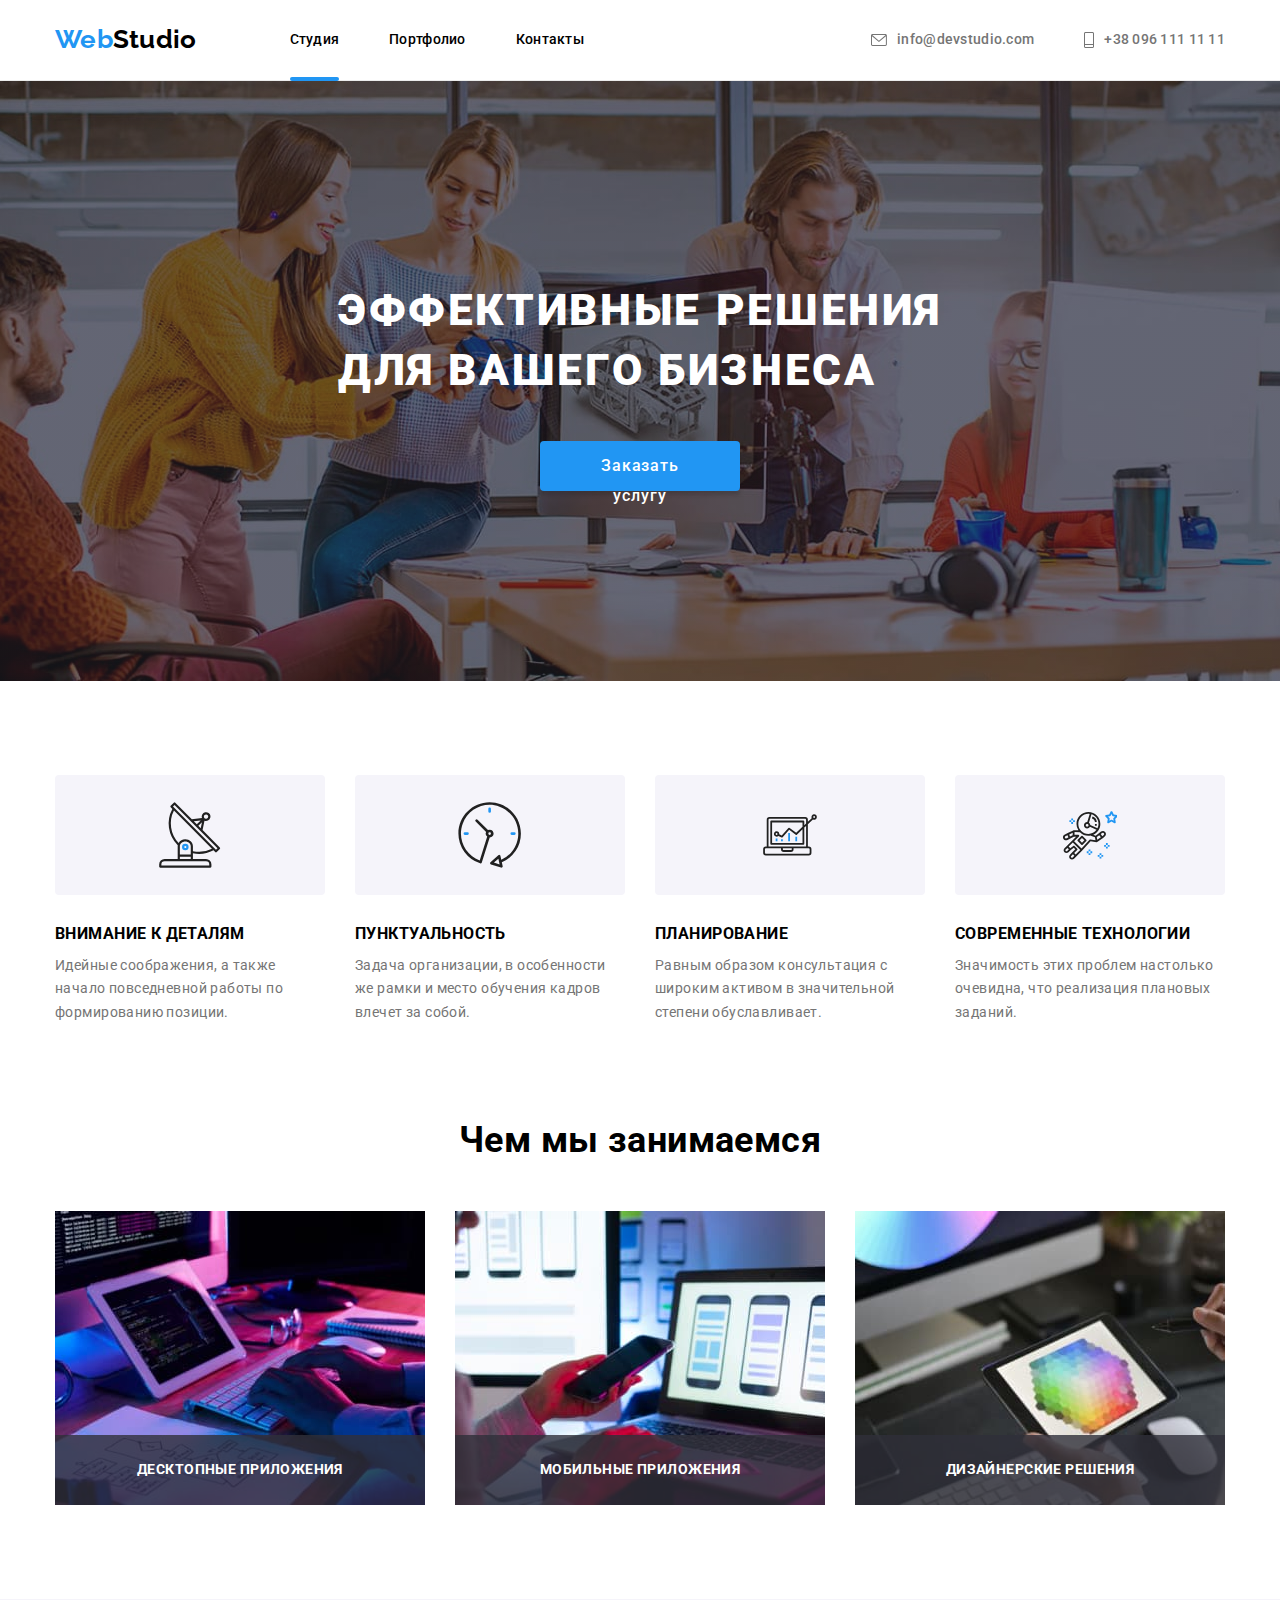
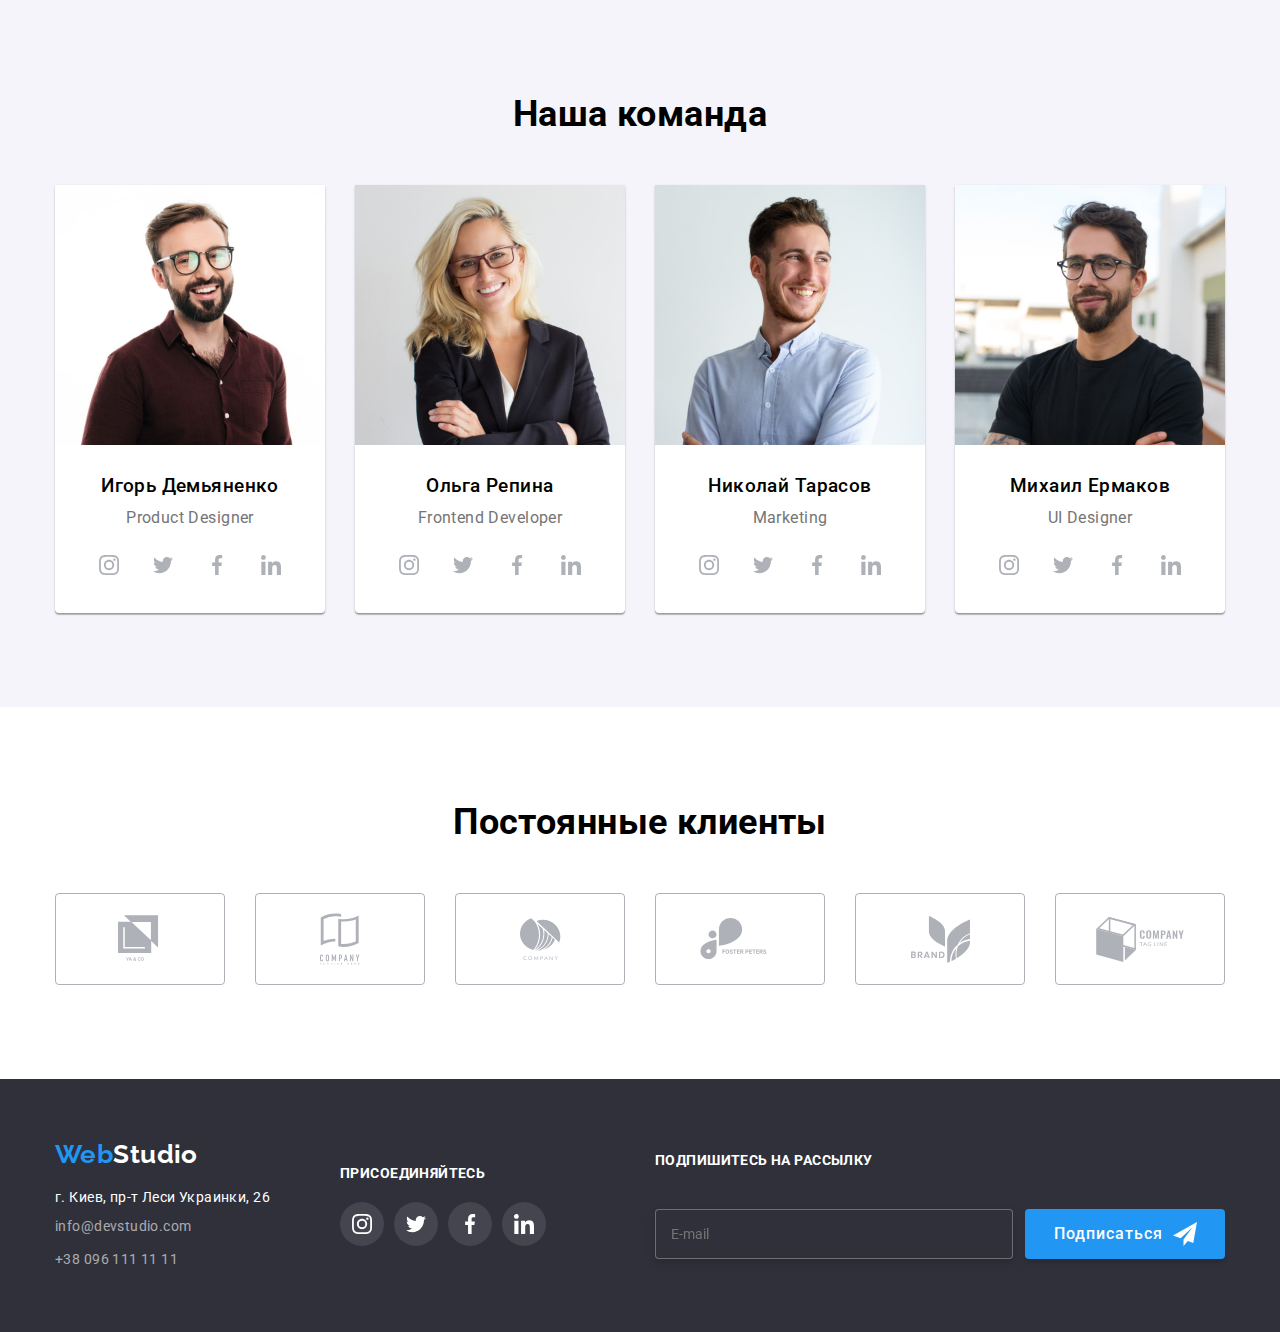
==== commit b4f16725: "fixed misha)" ====
--- a/index.html
+++ b/index.html
@@ -268,7 +268,7 @@
                                     <li class="social-list__item">
                                         <a href="#" class="social-list__link">
                                         
-                                            <svg class=".social-list__icon"> 
+                                            <svg class="social-list__icon"> 
                                                 <use href="./images/symbol-defs.svg#icon-instagram"></use>
                                             </svg>
                                         </a>
@@ -276,7 +276,7 @@
                                     <li class="social-list__item">
                                         <a href="#" class="social-list__link">
                                             
-                                            <svg class=".social-list__icon">
+                                            <svg class="social-list__icon">
                                                 <use href="./images/symbol-defs.svg#icon-twitter"></use>
                                             </svg>
                                         </a>
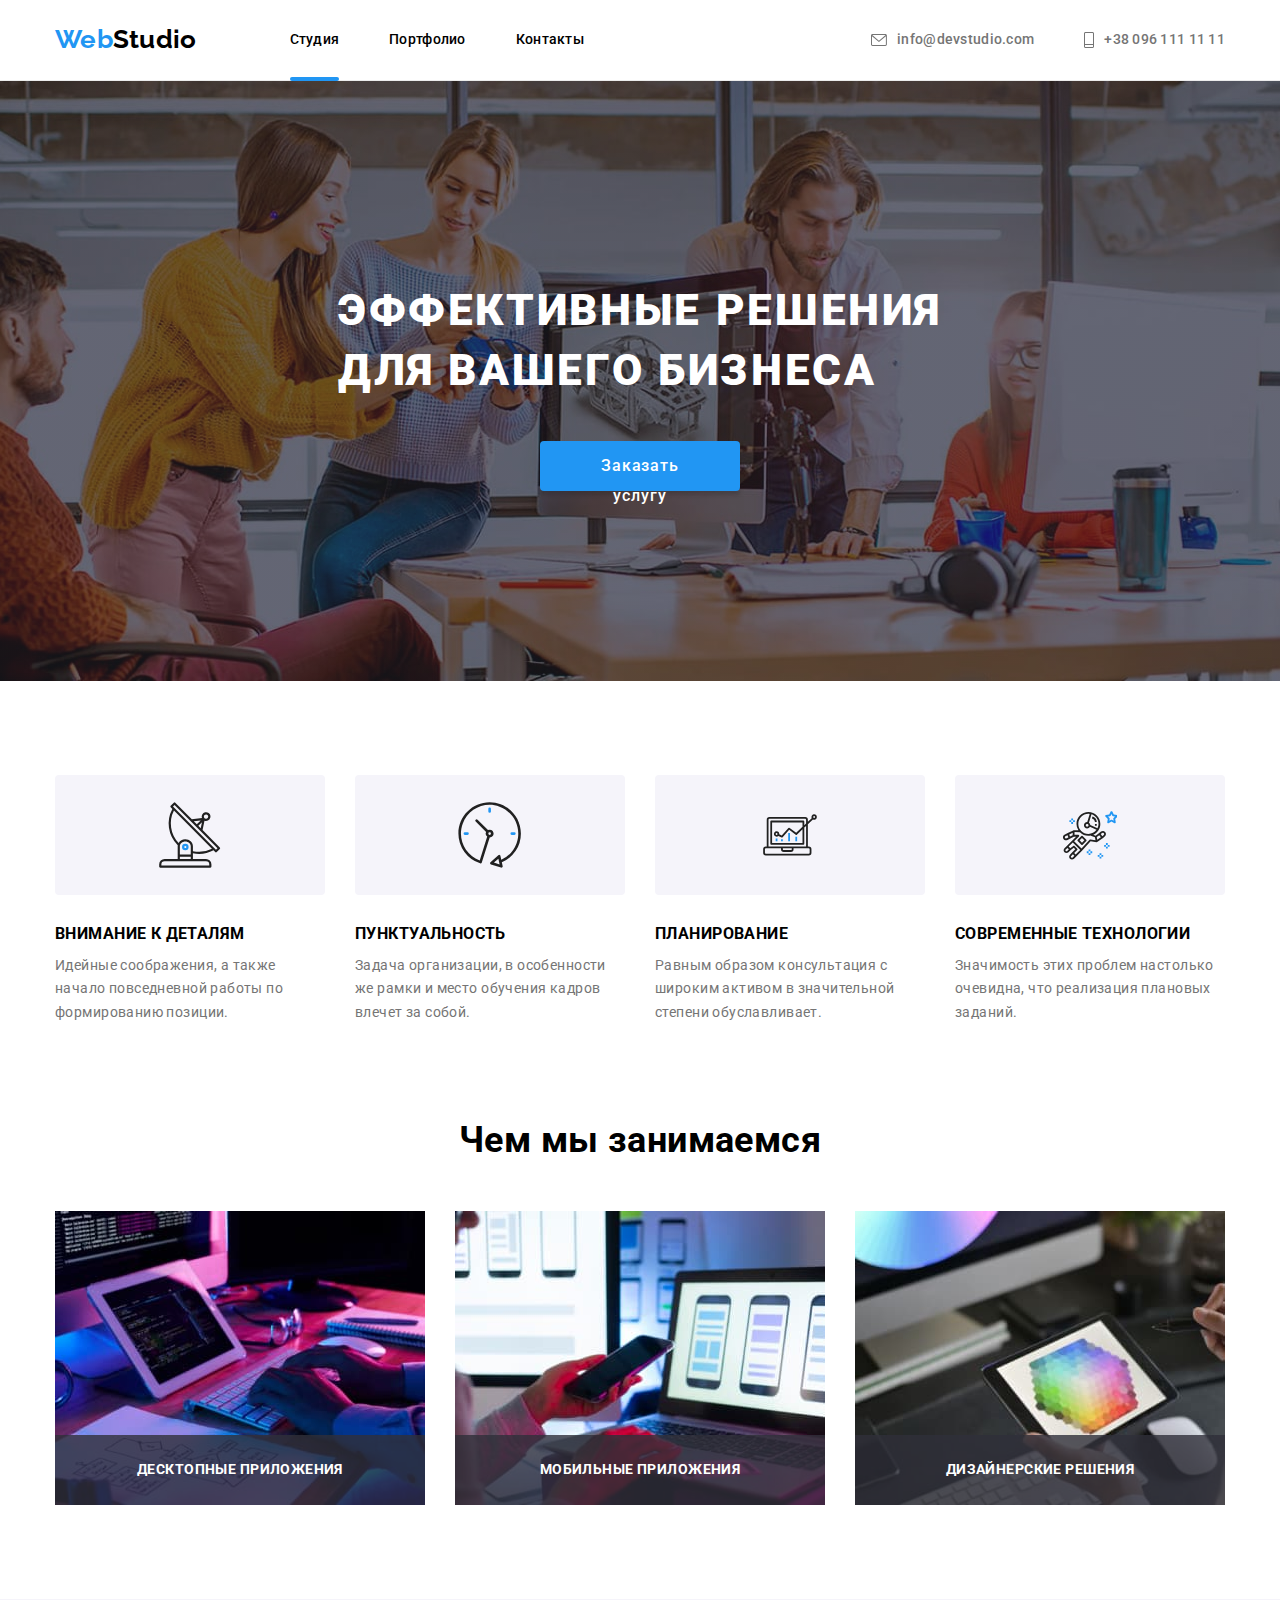
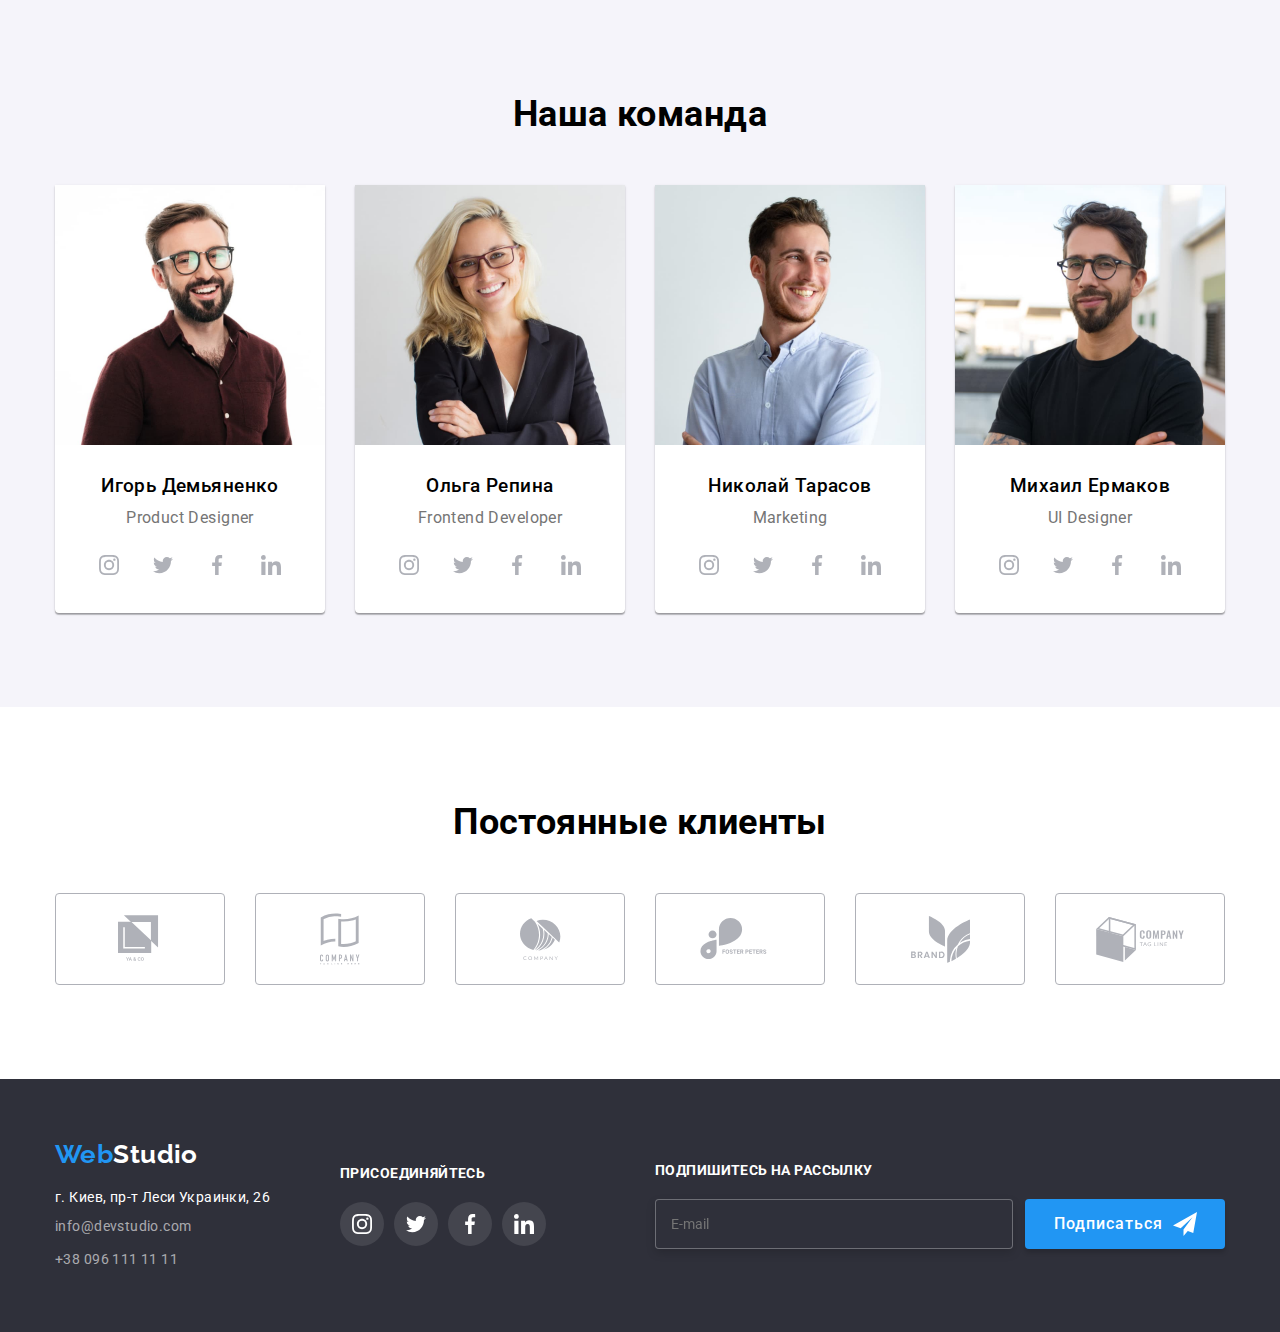
==== commit 67154f12: "logo buttom" ====
--- a/index.html
+++ b/index.html
@@ -351,7 +351,7 @@
         <section class="between-block">
         <div class="container">
 <div class="address-block">
-    <a class="logo logo--in--dark link" href="./index.html" ><span class="logo_web">Web</span>Studio</a>
+    <a class="logo link" href="./index.html" ><span class="logo_web">Web</span>Studio</a>
         <address>    
         <ul class="list ">
             <li class="address-block_item" ><a class="accent--color--link link" href="https://goo.gl/maps/1f1QQt4f7jHyv9yu5" target="_blank" >г. Киев, пр-т Леси Украинки, 26</a></li>
@@ -364,29 +364,29 @@
             <p class="heading-dark-fon">ПРИСОЕДИНЯЙТЕСЬ</p>
     <ul class="list social-list">
         <li class="social-list__item">
-            <a href="#" class="social-list__link">
-                <svg class="social-contacts-icon">
+            <a href="#" class="social-list__link social-link-dark">
+                <svg class="social-list__icon">
                     <use href="./images/symbol-defs.svg#icon-instagram" width='20' height='20'></use>
                 </svg>
             </a>
         </li>
         <li class="social-list__item">
-            <a href="#" class="social-list__link">
-                <svg class="social-contacts-icon">
+            <a href="#" class="social-list__link social-link-dark">
+                <svg class="social-list__icon">
                     <use href="./images/symbol-defs.svg#icon-twitter" width='20' height='20'></use>
                 </svg>
             </a>
         </li>
         <li class="social-list__item">
-            <a href="#" class="social-list__link">
-                <svg class="social-contacts-icon">
+            <a href="#" class="social-list__link social-link-dark">
+                <svg class="social-list__icon">
                     <use href="./images/symbol-defs.svg#icon-facebook" width='20' height='20'></use>
                 </svg>
             </a>
         </li>
         <li class="social-list__item">
-            <a href="#" class="social-list__link">
-                <svg class="social-contacts-icon">
+            <a href="#" class="social-list__link social-link-dark">
+                <svg class="social-list__icon">
                     <use href="./images/symbol-defs.svg#icon-linkedin" width='20' height='20'></use>
                 </svg>
             </a>
@@ -421,8 +421,8 @@
                    <p> Оставьте свои данные, мы вам перезвоним</p>
 
                             <label class="user-info"> Имя
-                                <span class="user-info-input">
-                                <input name="name" type="text" class="custom-input"  required minlength="3">
+                                <span class="user-info__block">
+                                <input name="name" type="text" class="user-info__input"  required minlength="3">
                         <svg class="icon-form">
                             <use href="./images/symbol-defs.svg#icon-person-black" ></use>
                         </svg> 
@@ -430,8 +430,8 @@
                     </label>
                   
                         <label class="user-info">Телефон
-                            <span class="user-info-input">
-                            <input name="tel" type="tel" class="custom-input"  required>
+                            <span class="user-info__block">
+                            <input name="tel" type="tel" class="user-info__input"  required>
                         <svg class="icon-form">
                             <use href="./images/symbol-defs.svg#icon-phone-black" ></use>
                         </svg>
@@ -439,8 +439,8 @@
                         </label>
 
                     <label class="user-info">Почта
-                        <span class="user-info-input">
-                        <input name="user-email" type="email" class="custom-input"  required>
+                        <span class="user-info__block">
+                        <input name="user-email" type="email" class="user-info__input"  required>
                         <svg class="icon-form">
                             <use href="./images/symbol-defs.svg#icon-email" ></use>
                         </svg>
@@ -448,11 +448,11 @@
                 </label>
                 <label class="user-info">
                 Комментарий
-                    <textarea name="comment" class="custom-input user-massage" placeholder="Введите сообщение"></textarea> 
+                    <textarea name="comment" class="user-info__input user-massage" placeholder="Введите сообщение"></textarea> 
                             </label>        
 
-               <input id="user-agree" name="user-agree" class="user-agree-check visually-hidden" type="checkbox" value="agree">
-                    <label for="user-agree" class="user-agree"> Соглашаюсь с рассылкой и принимаю  <a href="#">Условия договора</a>
+               <input id="user-agree" name="user-agree" class="user-agree__input visually-hidden" type="checkbox" value="agree">
+                    <label for="user-agree" class="user-agree__label"> Соглашаюсь с рассылкой и принимаю  <a href="#">Условия договора</a>
                 </label> 
                     
 
--- a/css/main.min.css
+++ b/css/main.min.css
@@ -1,2 +1,2 @@
-h1,h2,h3,p{margin:0}ul{padding:0;margin:0}.list{list-style:none}.link{text-decoration:none;font-style:normal}img{display:block;max-width:100%}body{font-family:"Roboto", sans-serif;font-weight:400;font-size:14px;line-height:1.14;letter-spacing:0.03em}.container{width:1200px;margin:0px auto;padding-left:15px;padding-right:15px}:root{--primary-text-color: #757575;--title-text-color: #000000;--hover-text-color: #2196f3;--accent-text-color: #ffffff;--bgc-icon: #f5f4fa;--fill-icon: #afb1b8;--big-space: 94px;--betw-space: 30px;--menu-space: 32px;--transition-menu: color 250ms cubic-bezier(0.4, 0, 0.2, 1);--dark-icon: #212121;--footer-bgc: #2f303a}.space-sections{padding-top:var(--big-space);padding-bottom:var(--big-space)}.between-block{padding-top:60px;padding-bottom:60px}.accent--color--link,.accent--color--link:visited{color:var(--accent-text-color)}.icon-thumb{display:flex;align-items:center;justify-content:center;width:100%}.heading-dark-fon{color:var(--accent-text-color);line-height:1.17;letter-spacing:0.03em;font-weight:700;text-transform:uppercase;padding-bottom:20px}.visually-hidden{position:absolute;clip:rect(0 0 0 0);width:1px;height:1px;margin:-1px}.main-button{width:200px;height:50px;background-color:var(--hover-text-color);color:var(--accent-text-color);font-size:16px;line-height:1.88;font-weight:500;letter-spacing:0.06em;cursor:pointer;border-radius:4px;border:none;padding-top:10px;padding-bottom:10px;box-shadow:0px 4px 4px rgba(0,0,0,0.15)}.social-list{display:flex;justify-content:center;align-items:center}.social-list__item{display:flex}.social-list__item:not(:last-child){margin-right:10px}.social-list__link{display:flex;align-items:center;justify-content:center;height:44px;width:44px;border-radius:50%;transition:background-color 250ms cubic-bezier(0.4, 0, 0.2, 1)}.social-list__link:hover,.social-list__link:focus,.social-list__link:hover>svg,.social-list__link:focus>svg{fill:var(--accent-text-color);background-color:var(--hover-text-color)}.social-list__icon{width:20px;height:20px;fill:var(--fill-icon);transition:fill 250ms cubic-bezier(0.4, 0, 0.2, 1)}.social-contacts-icon{width:20px;height:20px;fill:var(--accent-text-color)}.logo_web{color:var(--hover-text-color)}.logo,.logo:visited{font-family:"Raleway", sans-serif;font-style:normal;font-weight:700;color:var(--title-text-color);font-size:26px;line-height:1.19;padding-top:24px;padding-bottom:25px;margin-right:93px;animation-duration:250ms}.logo--in--dark{color:var(--accent-text-color);margin:0px;padding:0px}.subscribe{margin-left:auto}.subscribe button{display:flex;align-items:center;padding-left:29px;margin-left:12px}.subscribe__form{display:flex;margin-top:20px}.subscribe__input{display:block;width:358px;height:50px;padding-left:15px;background-color:var(--footer-bgc);border:1px solid rgba(255,255,255,0.3);box-sizing:border-box;filter:drop-shadow(0px 4px 4px rgba(0,0,0,0.15));border-radius:4px;color:var(--accent-text-color)}.subscribe__icon{margin-left:10px;fill:var(--accent-text-color)}h1{color:var(--accent-text-color);font-weight:900;font-size:44px;line-height:1.36;letter-spacing:0.06em}h2{font-size:36px;line-height:1.17;font-weight:700;color:var(--title-text-color);text-align:center;padding-bottom:50px}.advantages h3{padding-bottom:10px}.team h3{color:var(--title-text-color);font-weight:500;padding-bottom:10px}.backdrop{position:fixed;top:0;left:0;width:100%;height:100%;background-color:rgba(0,0,0,0.2)}.is-hidden{opacity:0;visibility:hidden;pointer-events:none;transition:all 250ms cubic-bezier(0.4, 0, 0.2, 1)}.modal{position:absolute;top:50%;left:50%;transform:translate(-50%, -50%);width:528px;height:581px;padding:40px 39px 40px 41px;background-color:var(--accent-text-color);box-shadow:0px 1px 3px rgba(0,0,0,0.12),0px 1px 1px rgba(0,0,0,0.14),0px 2px 1px rgba(0,0,0,0.2);border-radius:4px}.modal__close{display:flex;position:absolute;align-items:center;justify-content:center;right:8px;top:8px;width:30px;height:30px;background-color:var(--accent-text-color);border:1px solid rgba(0,0,0,0.1);border-radius:50%;outline:none;cursor:pointer;transition:fill 250ms cubic-bezier(0.4, 0, 0.2, 1) 0s}.modal__close:focus>svg,.modal__close:hover>svg{fill:var(--hover-text-color)}.custom-information{display:flex;flex-direction:column;justify-content:center;width:100%;margin:0px auto;font-size:12px;line-height:1.17;color:var(--primary-text-color)}.custom-information p{font-size:20px;font-weight:500;line-height:1.17;color:var(--dark-icon)}.custom-information button{margin-top:30px;align-self:center}.user-info{margin-top:12px}.user-info-input{position:relative;display:block;margin-top:4px}.custom-input{width:100%;height:40px;padding-left:42px;border:1px solid rgba(33,33,33,0.2);border-radius:4px;transition:border 250ms cubic-bezier(0.4, 0, 0.2, 1)}.icon-form{position:absolute;top:50%;left:12px;transform:translateY(-50%);width:18px;height:18px;fill:var(--dark-icon);transition:fill 250ms cubic-bezier(0.4, 0, 0.2, 1)}.custom-input:focus{border:1px solid var(--hover-text-color);outline:none}.custom-input:focus+.icon-form{fill:var(--hover-text-color)}.user-massage{display:block;margin-top:4px;padding:12px 16px;resize:none;width:448px;height:120px;line-height:1.17}.user-massage::placeholder{color:rgba(117,117,117,0.5)}.user-agree{display:flex;align-items:center;position:relative;margin-top:20px;padding-left:27px}.user-agree a{color:var(--hover-text-color)}.user-agree-check:checked+.user-agree::before{background:var(--hover-text-color);background-image:url("../images/vector.svg");background-size:11px 8px;background-repeat:no-repeat;background-position:center;background-origin:border-box;outline:none;border:none;fill:var(--accent-text-color);transition:all 250ms cubic-bezier(0.4, 0, 0.2, 1)}.user-agree-check:focus+.user-agree::before{outline:1px solid var(--hover-text-color);border:none;transition:all 250ms cubic-bezier(0.4, 0, 0.2, 1)}.user-agree::before{content:"";position:absolute;display:inline-block;top:50%;left:3px;transform:translateY(-50%);margin-right:20px;width:16px;height:15px;border:1px solid var(--dark-icon);border-radius:2px;background-color:var(--accent-text-color);fill:var(--accent-text-color)}.navigation{text-align:center;font-weight:500;letter-spacing:0.02em;border-bottom:1px solid #ececec}.navigation .container{display:flex;align-items:center}.menu-block{display:flex}.menu-block_item{position:relative}.menu-block_item:not(:last-child){margin-right:50px}.menu-block_link{display:block;padding-top:var(--menu-space);padding-bottom:var(--menu-space);transition:var(--transition-menu)}.menu-block_link,.menu-block_link:visited{color:var(--title-text-color);text-decoration:none}.menu-block_link:hover,.menu-block_link:focus{color:var(--hover-text-color);outline:none}.tel-block{display:flex;margin-left:auto}.tel-block_link{display:flex;align-items:center;padding-top:var(--menu-space);padding-bottom:var(--menu-space)}.tel-block_link,.tel-block_link:visited{color:var(--primary-text-color);transition:var(--transition-menu)}.tel-block_link:hover,.tel-block_link:focus,.tel-block_link:hover>svg,.tel-block_link:focus>svg{fill:var(--hover-text-color);color:var(--hover-text-color);outline:none}.contact-icon{margin-right:10px;fill:var(--primary-text-color)}.active-menu:after{content:"";display:block;position:absolute;left:0;bottom:0;width:100%;height:4px;border-radius:2px;background-color:var(--hover-text-color);outline:var(--hover-text-color);margin-bottom:-1px}.banner{max-width:1600px;height:600px;margin:0px auto;padding:200px 0px 280px 0px;background:#2f303a;background-image:linear-gradient(rgba(47,48,58,0.4), rgba(47,48,58,0.4)),url("../images/hero.jpg");background-repeat:no-repeat;background-size:cover;background-position:center}.overlay{display:flex;flex-direction:column;align-items:center}.overlay button{margin-top:40px;padding-left:var(--menu-space);padding-right:var(--menu-space)}.advantages-list{display:flex}.advantages-list__item{display:flex;flex-direction:column;max-width:270px}.advantages-list__item:not(:last-child){margin-right:var(--betw-space)}.advantages-list__item .icon-thumb{height:120px;background-color:var(--bgc-icon);border-radius:4px}.advantages-list__description{padding-top:var(--betw-space)}.advantages p{color:var(--primary-text-color);line-height:1.7}.what-we-do{padding-bottom:var(--big-space)}.img-examples{display:flex;align-items:center}.img-examples__item:not(:last-child){margin-right:var(--betw-space)}.img-examples__thumb{position:relative}.img-examples__text{display:flex;height:70px;width:100%;align-items:center;justify-content:center;position:absolute;bottom:0%;left:0%;background-color:rgba(47,48,58,0.8);font-weight:700;color:var(--accent-text-color)}.team{background-color:#f5f4fa;color:var(--primary-text-color);font-size:16px;line-height:1.19}.team__list{display:flex;height:428px}.team__person{padding-bottom:var(--betw-space);background-color:var(--accent-text-color);border-radius:0px 0px 4px 4px;box-shadow:0px 1px 3px rgba(0,0,0,0.12),0px 1px 1px rgba(0,0,0,0.14),0px 2px 1px rgba(0,0,0,0.2)}.team__person:not(:last-child){margin-right:var(--betw-space)}.team__about-person{display:flex;flex-direction:column;align-items:center;padding:30px 0px 16px}.regular-customer__list{display:flex}.regular-customer__item{display:flex;width:170px;border:1px solid var(--fill-icon);border-radius:4px}.regular-customer__item:not(:last-child){margin-right:var(--betw-space)}.regular-customer__item:hover,.regular-customer__item .icon-thumb:focus{border:1px solid var(--hover-text-color);outline:none}.regular-customer__item .icon-thumb{height:90px;transition:var(--transition-menu)}.regular-customer__item .icon-thumb:hover>svg,.regular-customer__item .icon-thumb:focus>svg{fill:var(--hover-text-color)}.regular-customer__icon{fill:var(--fill-icon);transition:fill 250ms cubic-bezier(0.4, 0, 0.2, 1)}.footer{background:var(--footer-bgc)}.footer .container{display:flex;align-items:center}.footer .logo{color:var(--accent-text-color);margin:0px;padding:0px}.footer address{padding-top:20px}.footer .social-list__link{background-color:rgba(255,255,255,0.1)}.address-block{padding-right:70px}.address-block_item:not(:last-child){padding:0px;margin-bottom:9px}.address-block_link{line-height:1.7;color:rgba(255,255,255,0.6)}
+h1,h2,h3,p{margin:0}ul{padding:0;margin:0}.list{list-style:none}.link{text-decoration:none;font-style:normal}img{display:block;max-width:100%}body{font-family:"Roboto", sans-serif;font-weight:400;font-size:14px;line-height:1.14;letter-spacing:0.03em}.container{width:1200px;margin:0px auto;padding-left:15px;padding-right:15px}.footer .container,.navigation .container{display:flex;align-items:center}:root{--primary-text-color: #757575;--title-text-color: #000000;--hover-text-color: #2196f3;--accent-text-color: #ffffff;--bgc-icon: #f5f4fa;--fill-icon: #afb1b8;--big-space: 94px;--betw-space: 30px;--menu-space: 32px;--transition-menu: color 250ms cubic-bezier(0.4, 0, 0.2, 1);--dark-icon: #212121;--footer-bgc: #2f303a}.space-sections{padding-top:var(--big-space);padding-bottom:var(--big-space)}.between-block{padding-top:60px;padding-bottom:60px}.accent--color--link,.accent--color--link:visited{color:var(--accent-text-color)}.icon-thumb{display:flex;align-items:center;justify-content:center;width:100%}.heading-dark-fon{color:var(--accent-text-color);line-height:1.17;letter-spacing:0.03em;font-weight:700;text-transform:uppercase;padding-bottom:20px}.visually-hidden{position:absolute;clip:rect(0 0 0 0);width:1px;height:1px;margin:-1px}.main-button{width:200px;height:50px;background-color:var(--hover-text-color);color:var(--accent-text-color);font-size:16px;line-height:1.88;font-weight:500;letter-spacing:0.06em;cursor:pointer;border-radius:4px;border:none;padding-top:10px;padding-bottom:10px;box-shadow:0px 4px 4px rgba(0,0,0,0.15)}.custom-information .main-button{margin-top:30px;align-self:center}.overlay .main-button{margin-top:40px;padding-left:var(--menu-space);padding-right:var(--menu-space)}.subscribe .main-button{display:flex;align-items:center;padding-left:29px;margin-left:12px}.social-list{display:flex;justify-content:center;align-items:center}.social-list__item{display:flex}.social-list__item:not(:last-child){margin-right:10px}.social-list__link{display:flex;align-items:center;justify-content:center;height:44px;width:44px;border-radius:50%;transition:background-color 250ms cubic-bezier(0.4, 0, 0.2, 1)}.social-list__link:hover,.social-list__link:focus{background-color:var(--hover-text-color)}.social-list__link:hover svg,.social-list__link:focus svg{fill:var(--accent-text-color)}.social-link-dark{background-color:rgba(255,255,255,0.1)}.social-list__icon{width:20px;height:20px;fill:var(--fill-icon);transition:fill 250ms cubic-bezier(0.4, 0, 0.2, 1)}.footer .social-list__icon{fill:var(--accent-text-color)}.logo_web{color:var(--hover-text-color)}.logo,.logo:visited{font-family:"Raleway", sans-serif;font-style:normal;font-weight:700;color:var(--title-text-color);font-size:26px;line-height:1.19;padding-top:24px;padding-bottom:25px;margin-right:93px;animation-duration:250ms}.footer .logo,.footer .logo:visited{color:var(--accent-text-color);margin:0px;padding:0px}.subscribe{margin-left:auto}.subscribe__form{display:flex}.subscribe__input{display:block;width:358px;height:50px;padding-left:15px;background-color:var(--footer-bgc);border:1px solid rgba(255,255,255,0.3);box-sizing:border-box;filter:drop-shadow(0px 4px 4px rgba(0,0,0,0.15));border-radius:4px;color:var(--accent-text-color)}.subscribe__icon{margin-left:10px;fill:var(--accent-text-color)}h1{color:var(--accent-text-color);font-weight:900;font-size:44px;line-height:1.36;letter-spacing:0.06em}h2{font-size:36px;line-height:1.17;font-weight:700;color:var(--title-text-color);text-align:center;padding-bottom:50px}.advantages h3{padding-bottom:10px}.team h3{color:var(--title-text-color);font-weight:500;padding-bottom:10px}.backdrop{position:fixed;top:0;left:0;width:100%;height:100%;background-color:rgba(0,0,0,0.2)}.is-hidden{opacity:0;visibility:hidden;pointer-events:none;transition:all 250ms cubic-bezier(0.4, 0, 0.2, 1)}.modal{position:absolute;top:50%;left:50%;transform:translate(-50%, -50%);width:528px;height:581px;padding:40px 39px 40px 41px;background-color:var(--accent-text-color);box-shadow:0px 1px 3px rgba(0,0,0,0.12),0px 1px 1px rgba(0,0,0,0.14),0px 2px 1px rgba(0,0,0,0.2);border-radius:4px}.modal__close{display:flex;position:absolute;align-items:center;justify-content:center;right:8px;top:8px;width:30px;height:30px;background-color:var(--accent-text-color);border:1px solid rgba(0,0,0,0.1);border-radius:50%;outline:none;cursor:pointer;transition:fill 250ms cubic-bezier(0.4, 0, 0.2, 1) 0s}.modal__close:focus>svg,.modal__close:hover>svg{fill:var(--hover-text-color)}.custom-information{display:flex;flex-direction:column;justify-content:center;width:100%;margin:0px auto;font-size:12px;line-height:1.17;color:var(--primary-text-color)}.custom-information p{font-size:20px;font-weight:500;line-height:1.17;color:var(--dark-icon)}.user-info{margin-top:12px}.user-info__block{position:relative;display:block;margin-top:4px}.user-info__input{width:100%;height:40px;padding-left:42px;border:1px solid rgba(33,33,33,0.2);border-radius:4px;transition:border 250ms cubic-bezier(0.4, 0, 0.2, 1)}.user-info__input:focus{border:1px solid var(--hover-text-color);outline:none}.icon-form{position:absolute;top:50%;left:12px;transform:translateY(-50%);width:18px;height:18px;fill:var(--dark-icon);transition:fill 250ms cubic-bezier(0.4, 0, 0.2, 1)}.user-info__input:focus+.icon-form{fill:var(--hover-text-color)}.user-massage{display:block;margin-top:4px;padding:12px 16px;resize:none;width:448px;height:120px;line-height:1.17}.user-massage::placeholder{color:rgba(117,117,117,0.5)}.user-agree__label{display:flex;align-items:center;position:relative;margin-top:20px;padding-left:27px}.user-agree__label a{color:var(--hover-text-color)}.user-agree__label::before{content:"";position:absolute;display:inline-block;top:50%;left:3px;transform:translateY(-50%);margin-right:20px;width:16px;height:15px;border:1px solid var(--dark-icon);border-radius:2px;background-color:var(--accent-text-color);fill:var(--accent-text-color)}.user-agree__input:checked+.user-agree__label::before{background:var(--hover-text-color);background-image:url("../images/vector.svg");background-size:11px 8px;background-repeat:no-repeat;background-position:center;background-origin:border-box;outline:none;border:none;fill:var(--accent-text-color);transition:all 250ms cubic-bezier(0.4, 0, 0.2, 1)}.user-agree__input:focus+.user-agree__label::before{outline:1px solid var(--hover-text-color);border:none;transition:all 250ms cubic-bezier(0.4, 0, 0.2, 1)}.navigation{text-align:center;font-weight:500;letter-spacing:0.02em;border-bottom:1px solid #ececec}.menu-block{display:flex}.menu-block_item{position:relative}.menu-block_item:not(:last-child){margin-right:50px}.menu-block_link{display:block;padding-top:var(--menu-space);padding-bottom:var(--menu-space);transition:var(--transition-menu)}.menu-block_link,.menu-block_link:visited{color:var(--title-text-color);text-decoration:none}.menu-block_link:hover,.menu-block_link:focus{color:var(--hover-text-color);outline:none}.tel-block{display:flex;margin-left:auto}.tel-block_link{display:flex;align-items:center;padding-top:var(--menu-space);padding-bottom:var(--menu-space)}.tel-block_link,.tel-block_link:visited{color:var(--primary-text-color);transition:var(--transition-menu)}.tel-block_link:hover,.tel-block_link:focus,.tel-block_link:hover>svg,.tel-block_link:focus>svg{fill:var(--hover-text-color);color:var(--hover-text-color);outline:none}.contact-icon{margin-right:10px;fill:var(--primary-text-color)}.active-menu:after{content:"";display:block;position:absolute;left:0;bottom:0;width:100%;height:4px;border-radius:2px;background-color:var(--hover-text-color);outline:var(--hover-text-color);margin-bottom:-1px}.banner{max-width:1600px;height:600px;margin:0px auto;padding:200px 0px 280px 0px;background:#2f303a;background-image:linear-gradient(rgba(47,48,58,0.4), rgba(47,48,58,0.4)),url("../images/hero.jpg");background-repeat:no-repeat;background-size:cover;background-position:center}.overlay{display:flex;flex-direction:column;align-items:center}.advantages-list{display:flex}.advantages-list__item{flex-direction:column;max-width:270px}.advantages-list__item:not(:last-child){margin-right:var(--betw-space)}.advantages-list__item .icon-thumb{height:120px;background-color:var(--bgc-icon);border-radius:4px}.advantages-list__description{padding-top:var(--betw-space)}.advantages p{color:var(--primary-text-color);line-height:1.7}.what-we-do{padding-bottom:var(--big-space)}.img-examples{display:flex;align-items:center}.img-examples__item:not(:last-child){margin-right:var(--betw-space)}.img-examples__thumb{position:relative}.img-examples__text{display:flex;height:70px;width:100%;align-items:center;justify-content:center;position:absolute;bottom:0%;left:0%;background-color:rgba(47,48,58,0.8);font-weight:700;color:var(--accent-text-color)}.team{background-color:#f5f4fa;color:var(--primary-text-color);font-size:16px;line-height:1.19}.team__list{display:flex;height:428px}.team__person{padding-bottom:var(--betw-space);background-color:var(--accent-text-color);border-radius:0px 0px 4px 4px;box-shadow:0px 1px 3px rgba(0,0,0,0.12),0px 1px 1px rgba(0,0,0,0.14),0px 2px 1px rgba(0,0,0,0.2)}.team__person:not(:last-child){margin-right:var(--betw-space)}.team__about-person{display:flex;flex-direction:column;align-items:center;padding:30px 0px 16px}.regular-customer__list{display:flex}.regular-customer__item{display:flex;width:170px;border:1px solid var(--fill-icon);border-radius:4px}.regular-customer__item:not(:last-child){margin-right:var(--betw-space)}.regular-customer__item:hover{border:1px solid var(--hover-text-color);outline:none}.regular-customer__item .icon-thumb{height:90px;transition:var(--transition-menu)}.regular-customer__item .icon-thumb:focus{border:1px solid var(--hover-text-color);outline:none}.regular-customer__icon{fill:var(--fill-icon);transition:fill 250ms cubic-bezier(0.4, 0, 0.2, 1)}.icon-thumb:hover>.regular-customer__icon,.icon-thumb:focus>.regular-customer__icon{fill:var(--hover-text-color)}.footer{background:var(--footer-bgc)}.footer address{padding-top:20px}.address-block{padding-right:70px}.address-block_item:not(:last-child){padding:0px;margin-bottom:9px}.address-block_link{line-height:1.7;color:rgba(255,255,255,0.6)}
 /*# sourceMappingURL=main.min.css.map */